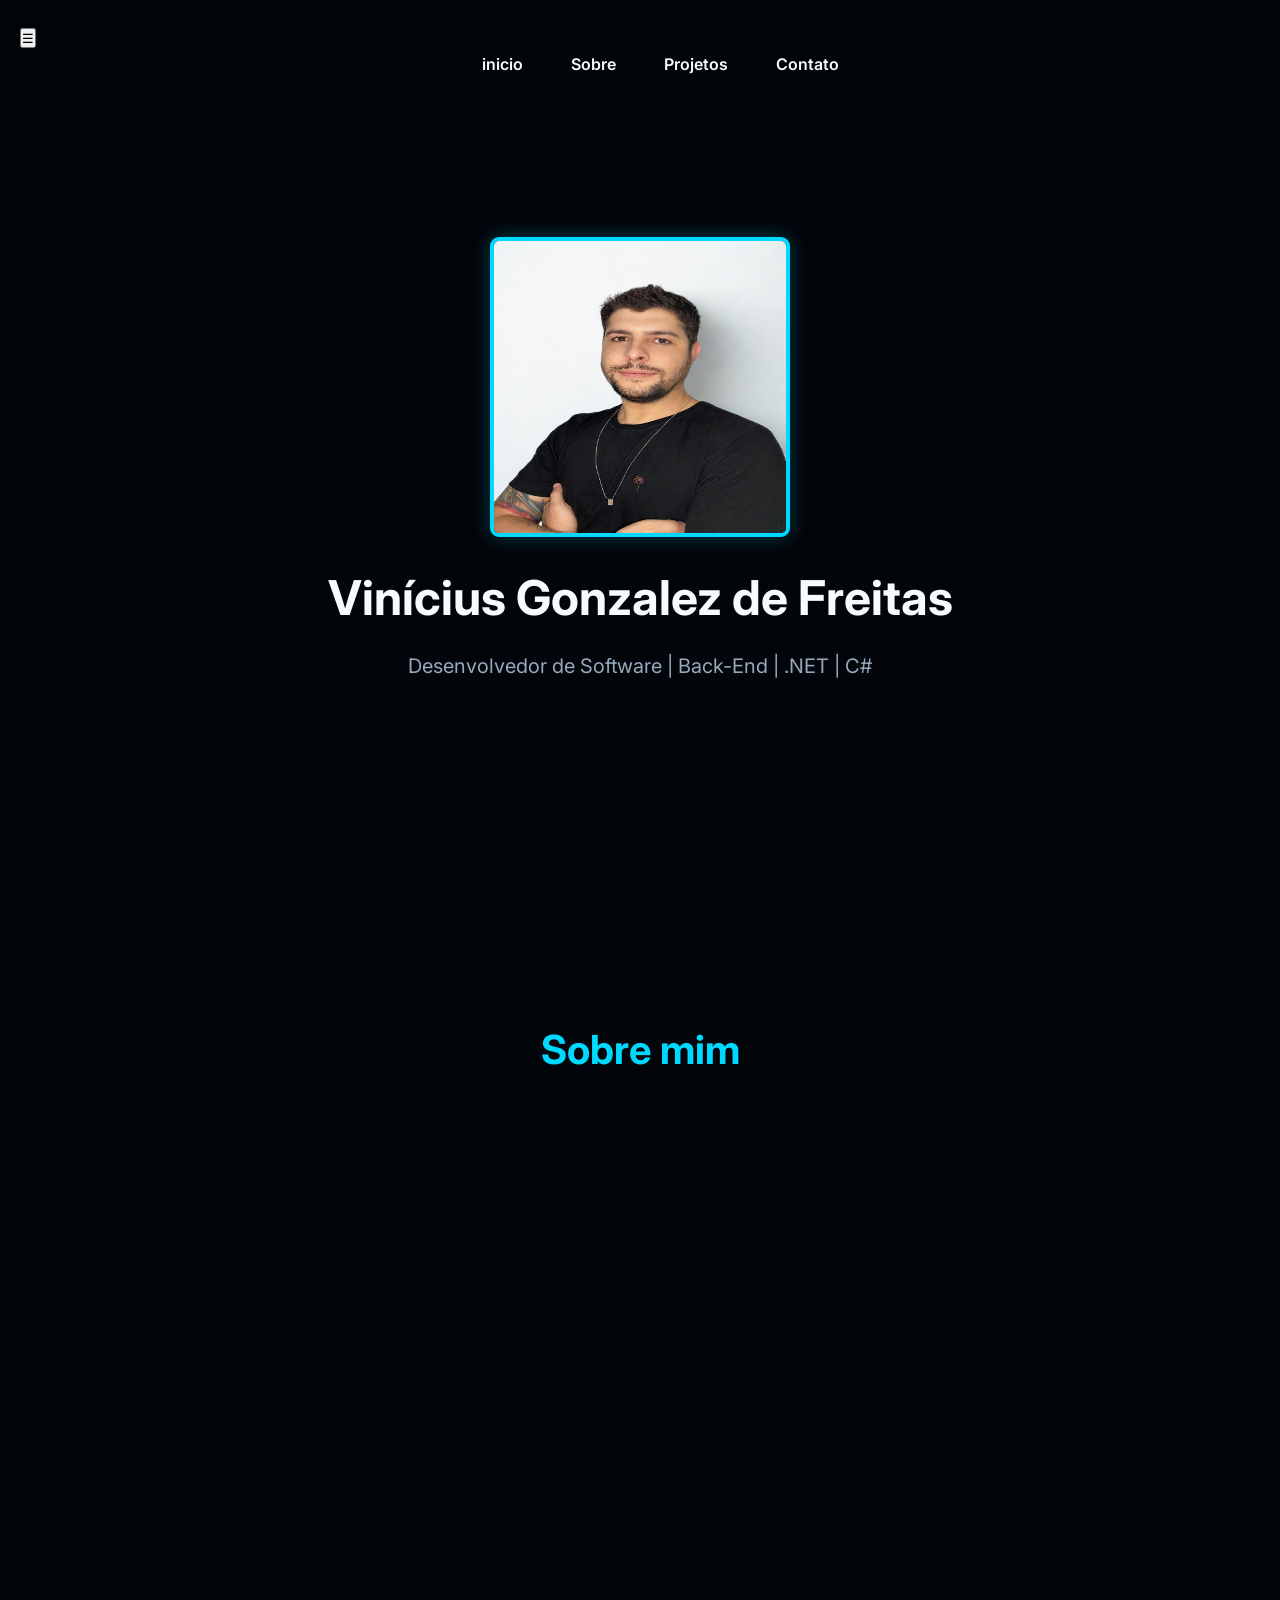
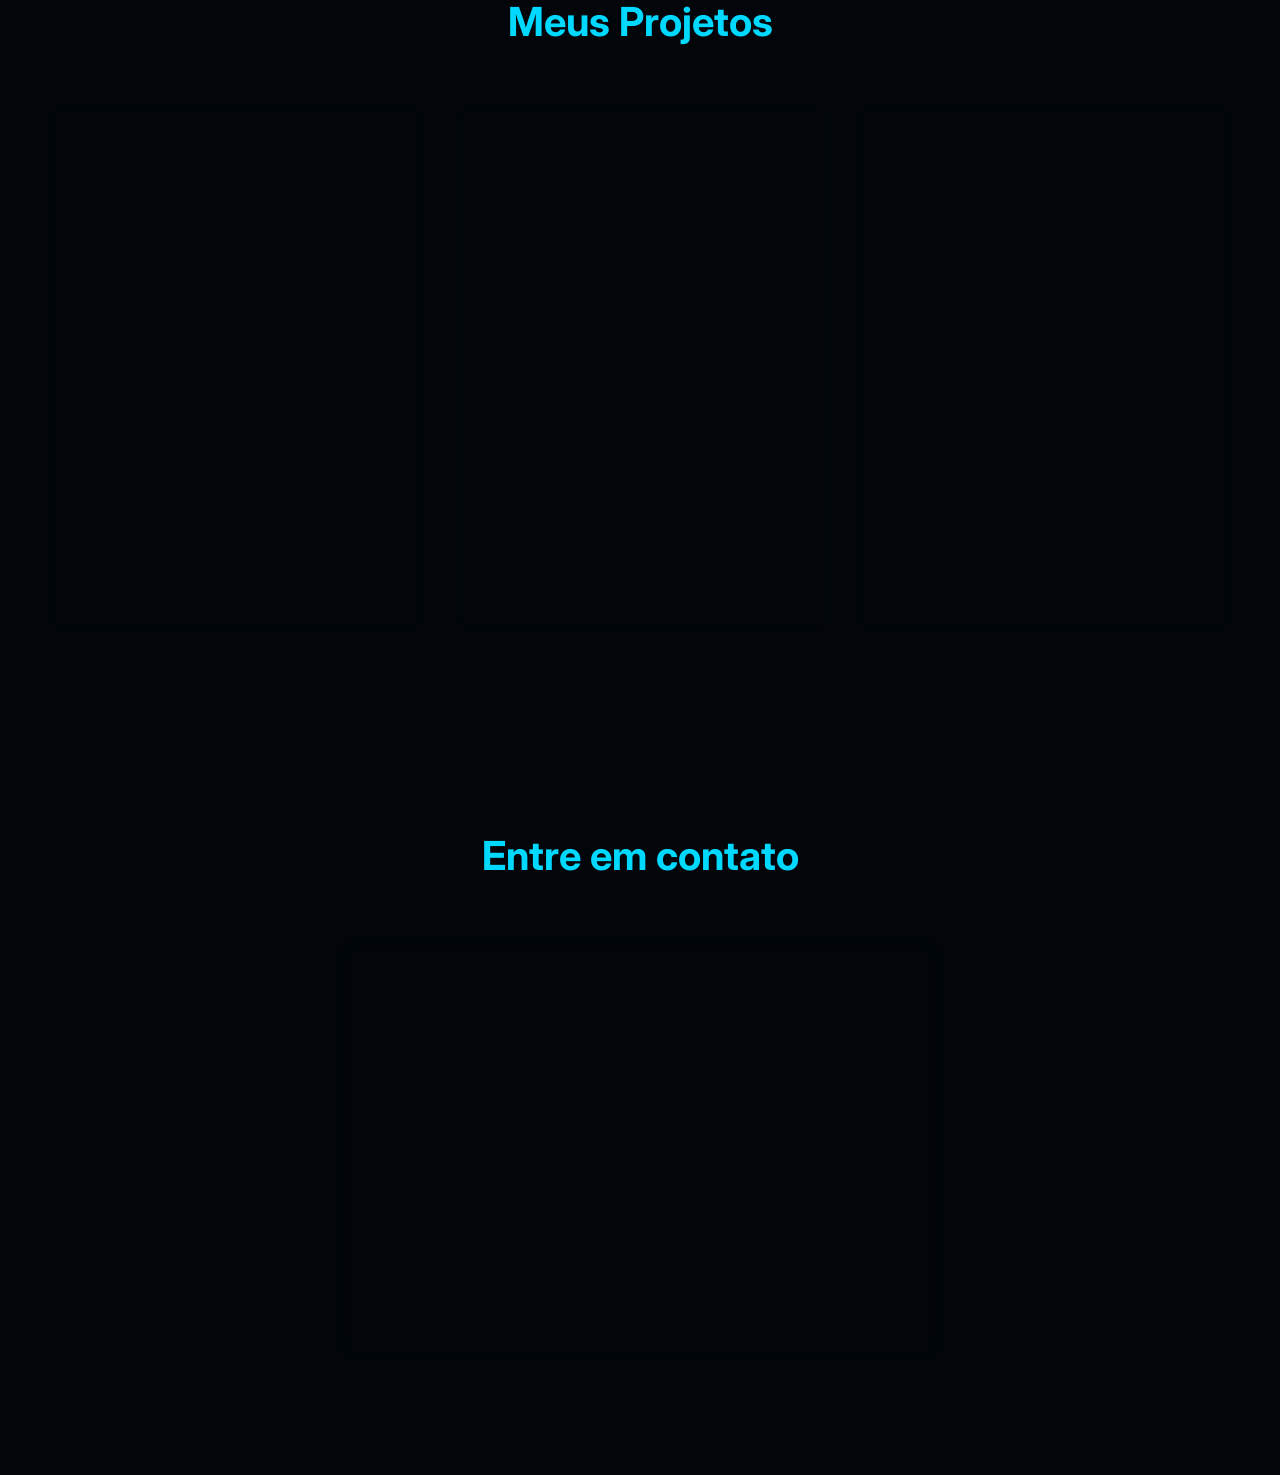
==== index.html @ 902fa266 "Update project description in index.html Removed 'em-vindos' from project description for clarity." ====
<!DOCTYPE html>
<html lang="pt-br">

<head>
    <meta charset="UTF-8">
    <meta name="viewport" content="width=device-width, initial-scale=1.0">
    <link rel="stylesheet" href="styles.css">
    <link href="https://fonts.googleapis.com/css2?family=Inter:wght@400;600;700&display=swap" rel="stylesheet">
    <title>Vinicius Portifolio</title>
</head>

<body>

    <div class="particulas">

    </div>

    <nav class="navegacao">
        <button class="menu-toggle" aria-label="Abrir Menu"
            onclick="document.querySelector('.menu').classList.toggle('ativo')">
            ☰
        </button>

        <ul class="menu">
            <li>
                <a href="#inicio" class="menu-link">inicio</a>
            </li>
            <li>
                <a href="#sobre" class="menu-link">Sobre</a>
            </li>
            <li>
                <a href="#projetos" class="menu-link">Projetos</a>
            </li>
            <li>
                <a href="#contato" class="menu-link">Contato</a>
            </li>
        </ul>
    </nav>

    <main id="inicio" class="cabecalho">
        <img src="img/WhatsApp Image 2026-01-07 at 22.16.34.jpeg" alt="Foto-Vinicius-Gonzalez" class="foto-perfil">
        <h1>Vinícius Gonzalez de Freitas</h1>
        <p class="cabecalho-sub-titulo">Desenvolvedor de Software | Back-End | .NET | C#</p>
    </main>

    <section id="sobre" class="sobre">
        <h2 class="sobre-titulo">Sobre mim</h2>

        <div class="sobre-caixa">
            <p class="sobre-paragrafo">Estudante de Análise e Desenvolvimento de Sistemas, em busca da
                primeira oportunidade na área de tecnologia. Atualmente dedicado ao aprendizado
                de linguagens de programação e banco de dados, como C# e SQL, com o objetivo
                de aplicar esses conhecimentos em projetos reais. Comprometido com o
                desenvolvimento técnico e interessado em contribuir para soluções eficazes e
                inovadoras no setor de tecnologia.
            </p>
        </div>

    </section>

    <section id="projetos" class="projetos">
        <h2 class="projetos-titulo">Meus Projetos</h2>
        <div class="projetos-caixa">

            <div class="projetos-card">
                <img src="img/Sem título.png" alt="projeto 1" class="projeto-imagem"></img>
                <div class="caixa-texto-projeto">
                    <h3 class="info-projetos">💼 Portfólio Interativo</h3>
                    <p class="paragrafo-projetos-tecnoliga"><b>Tecnologias:</b> HTML, CSS, JavaScript.</p>
                    <p class="paragrafo-projetos">Criei um site moderno e animado para apresentar minha trajetória como
                        desenvolvedor. Com visual profissional, navegação fluida, responsividade e integração com
                        WhatsApp, é meu cartão de visitas no mundo da programação. Tudo feito do zero, com foco em
                        experiência do usuário e estilo!</p>
                </div>
            </div>
           
            <div class="projetos-card">
                <img src="img/moneyflow.png" alt="projeto 2" class="projeto-imagem"></img>
                <div class="caixa-texto-projeto">
                    <h3 class="info-projetos">Money Flow</h3>
                    <p class="paragrafo-projetos-tecnoliga"><b>Tecnologias:</b> JavaScript, CSS, HTML, ASP.NET Core, .NET 9, GitHub Actions, Azure Web App .</p>
                    <p class="paragrafo-projetos"> Repositório do Money Flow, nosso gerenciador de finanças pessoais. Este projeto é um Monorepo que contém todas as nossas aplicações (Web, Mobile e Desktop) e a lógica compartilhada.</p>
                    <a href="https://github.com/VictorTMendes/projeto-integrado-multidisciplinar.git" target="_blank" class="botao-projeto">Ver no GitHub</a>
                </div>
            </div>

            <div class="projetos-card">
                <img src="img/ToDoList.png" alt="projeto 3" class="projeto-imagem"></img>
                <div class="caixa-texto-projeto">
                    <h3 class="info-projetos">📝 To-Do List</h3>
                    <p class="paragrafo-projetos-tecnoliga"><b>Tecnologias:</b> ASP.NET MVC, C#, SQL Server, HTML, CSS, Bootstrap.</p>
                    <p class="paragrafo-projetos">Criei um sistema de lista de tarefas com ASP.NET MVC, onde o usuário pode adicionar, editar, filtrar, marcar como concluído e excluir tarefas. Cuidei de toda a parte do backend com C# e SQL Server, além do layout responsivo usando HTML, CSS e Bootstrap</p>
                    <a href="https://github.com/viniciussgn/ToDoList1.git" target="_blank" class="botao-projeto">Ver no GitHub</a>
                </div>
            </div>
            
            </div>
            
        </div>
    </section>

    <section id="contato" class="contato">
        <h2 class="contato-titulo">Entre em contato</h2>
        <form class="formulario-contato" id="formulario" onsubmit="enviarWhats(event)">
            <div class="grupo-form">
                <textarea placeholder="Nome" class="campo-form" id="nome"></textarea>
            </div>
            <div class="grupo-form">
                <textarea placeholder="Digite Sua Mensagem" class="campo-form" id="mensagem" rows="6"></textarea>
            </div>
            <button type="submit" class="botao-form">Enviar whatsapp</button>
        </form>
    </section>
    <script>
        function enviarWhats(event) {
            event.preventDefault();
            const nome = document.getElementById('nome').value;
            const mensagem = document.getElementById('mensagem').value;
            const telefone = '5515981190513';

            const texto = `Olá, me chamo  ${nome}, e estou entrando em contato sobre: ${mensagem}`;
            const msgFormatada = encodeURIComponent(texto);

            const url = `https://wa.me/${telefone}?text=${msgFormatada}`;

            console.log(url);

            window.open(url, '_blank');
        }

    </script>

</body>

</html>
---- styles.css ----
@import url('https://fonts.googleapis.com/css2?family=Inter:wght@400;600;700&display=swap');

:root {
    --primaria: #04070b;
    /* Preto azulado profundo */
    --secundaria: #08131d;
    /* Azul petróleo escuro */
    --destaque: #00d9ff;
    /* Ciano neon */
    --texto: #f5fbff;
    /* Branco frio */
    --texto-secundario: #97a9bb;
    /* Cinza azulado */

    --fundo: #02060b;
    /* Fundo quase preto */
    --fundo-card: #07111a;
    /* Card escuro com tom azulado */

    --botao-bg: #00bfe8;
    --botao-hover: #00d9ff;
    --botao-texto: #041018;

    --borda: rgba(0, 217, 255, 0.35);
    --sombra-suave: rgba(0, 0, 0, 0.45);

    --sucesso: #22c55e;
    --erro: #ef4444;
    --aviso: #facc15;
}

* {
    margin: 0;
    padding: 0;
    box-sizing: border-box;
    font-family: 'Inter', 'Arial', sans-serif;
}

html {
    scroll-behavior: smooth;
}

body {
    background-color: var(--fundo);
    color: var(--texto);
    line-height: 1.7;
    font-size: 16px;
    padding: 20px;
    transition: background-color 0.4s ease, color 0.4s ease;
}

a,
button {
    transition: all 0.3s ease;
}

/* Navegação */
.navegacao {
    position: fixed;
    top: 0;
    background: rgba(2, 6, 11, 0.95);
    width: 100%;
    z-index: 100;
    padding: 1.5rem 0;
    box-shadow: 0 2px 10px var(--sombra-suave);
}

.menu {
    display: flex;
    justify-content: center;
    list-style: none;
    gap: 3rem;
}

.menu-link {
    position: relative;
    color: var(--texto);
    font-weight: 600;
    padding: 0.5rem 0;
    text-decoration: none;
}

.menu-link::after {
    content: '';
    position: absolute;
    bottom: 0;
    left: 0;
    height: 2px;
    width: 0%;
    background: var(--destaque);
    transition: width 0.3s ease;
}

.menu-link:hover {
    color: var(--destaque);
}

.menu-link:hover::after {
    width: 100%;
}

/* Cabeçalho */
.cabecalho {
    min-height: 100vh;
    display: flex;
    justify-content: center;
    align-items: center;
    flex-direction: column;
    text-align: center;
}

.foto-perfil {
    width: 300px;
    height: 300px;
    border-radius: 3%;
    border: 4px solid var(--destaque);
    box-shadow: 0 0 18px rgba(0, 217, 255, 0.28), 0 4px 8px var(--sombra-suave);
}

h1 {
    font-size: 3rem;
    color: var(--texto);
    font-weight: bold;
    margin: 20px 0 10px;
}

.cabecalho-sub-titulo {
    font-size: 1.25rem;
    color: var(--texto-secundario);
    margin-bottom: 20px;
}

/* Seções */
.sobre,
.projetos,
.contato {
    padding: 6rem 2rem;
}

.sobre-titulo,
.projetos-titulo,
.contato-titulo {
    font-size: 2.5rem;
    color: var(--destaque);
    text-align: center;
    margin-bottom: 50px;
}

/* Sobre */
.sobre-caixa {
    padding: 2rem;
    max-width: 800px;
    margin: 0 auto;
    border-radius: 16px;
    border: 1px solid var(--borda);
    backdrop-filter: blur(10px);
    background: var(--fundo-card);
}

.sobre-paragrafo {
    text-align: center;
    font-size: 1.2rem;
    color: var(--texto-secundario);
}

/* Projetos */
.projetos-caixa {
    display: grid;
    grid-template-columns: repeat(auto-fit, minmax(350px, 1fr));
    gap: 2rem;
    max-width: 1200px;
    margin: 0 auto;
}

.projetos-card {
    background: var(--fundo-card);
    border-radius: 16px;
    backdrop-filter: blur(5px);
    border: 1px solid var(--borda);
    overflow: hidden;
    transition: transform 0.4s ease, box-shadow 0.4s ease;
    cursor: pointer;
}

.projetos-card:hover {
    transform: translateY(-6px) scale(1.02);
    box-shadow: 0 0 20px rgba(0, 217, 255, 0.16), 0 10px 24px var(--sombra-suave);
}

.projeto-imagem {
    height: 200px;
    width: 100%;
    object-fit: cover;
}

.caixa-texto-projeto {
    padding: 1.5rem;
}

.paragrafo-projetos-tecnoligas {
    font-size: 1.1rem;
    color: var(--texto-secundario);
    margin-bottom: 10px;
}

.paragrafo-projetos {
    color: var(--texto);
    line-height: 1.5;
}

.info-projetos {
    margin-bottom: 5px;
}

/* Contato */
.formulario-contato {
    max-width: 600px;
    margin: 0 auto;
    padding: 2rem;
    border: 1px solid var(--borda);
    backdrop-filter: blur(10px);
    background: var(--fundo-card);
    border-radius: 16px;
    box-shadow: 0 8px 24px var(--sombra-suave);
}

.grupo-form {
    margin-bottom: 1.5rem;
}

.campo-form {
    width: 100%;
    padding: 1rem;
    font-size: 1.1rem;
    background: var(--fundo);
    color: var(--texto);
    border: 1px solid var(--borda);
    border-radius: 8px;
    outline: none;
    transition: border 0.3s, box-shadow 0.3s;
}

.campo-form:focus {
    border-color: var(--destaque);
    box-shadow: 0 0 0 3px rgba(0, 217, 255, 0.22);
}

.botao-form {
    width: 100%;
    padding: 1rem;
    font-size: 1.1rem;
    color: var(--botao-texto);
    background: linear-gradient(135deg, var(--botao-bg), var(--botao-hover));
    border: none;
    border-radius: 10px;
    font-weight: 600;
    cursor: pointer;
    transition: transform 0.3s ease, box-shadow 0.3s ease;
    box-shadow: 0 4px 14px rgba(0, 191, 232, 0.2);
}

.botao-form:hover {
    transform: translateY(-3px);
    box-shadow: 0 0 18px rgba(0, 217, 255, 0.28), 0 10px 24px rgba(0, 0, 0, 0.45);
}

/* Fundo sem animação */
.particulas {
    position: fixed;
    inset: 0;
    z-index: -1;
    pointer-events: none;
    overflow: hidden;
    background-color: var(--fundo);
}

/* Animações */
@keyframes flutuar {
    0%,
    100% {
        transform: translateY(0);
    }

    50% {
        transform: translateY(-20px);
    }
}

@keyframes animarFundo {
    0%,
    100% {
        background-position: 0% 50%;
    }

    50% {
        background-position: 100% 50%;
    }
}

@media (max-width: 768px) {
    h1 {
        font-size: 2rem;
    }

    .cabecalho-sub-titulo,
    .sobre-paragrafo,
    .paragrafo-projetos {
        font-size: 1rem;
    }

    .sobre,
    .projetos,
    .contato {
        padding: 4rem 1rem;
    }

    .menu {
        flex-direction: column;
        gap: 1.5rem;
    }

    .foto-perfil {
        width: 180px;
        height: 180px;
    }

    .formulario-contato {
        padding: 1.5rem;
    }

    .projetos-caixa {
        grid-template-columns: 1fr;
    }
}

@media (max-width: 768px) {
    .menu-toggle {
        display: block;
        background: none;
        border: none;
        color: var(--texto);
        font-size: 2rem;
        cursor: pointer;
        position: absolute;
        top: 1.5rem;
        right: 2rem;
        z-index: 101;
    }

    .menu {
        display: none;
        position: absolute;
        top: 100%;
        right: 0;
        background: var(--secundaria);
        width: 100%;
        flex-direction: column;
        align-items: center;
        gap: 1rem;
        padding: 1rem 0;
        box-shadow: 0 8px 16px var(--sombra-suave);
    }

    .menu.ativo {
        display: flex;
    }

    .botao-projeto {
        display: inline-block;
        margin-top: 10px;
        padding: 10px 16px;
        background-color: var(--botao-bg);
        color: var(--botao-texto);
        text-decoration: none;
        border-radius: 8px;
        font-weight: bold;
        transition: background-color 0.3s ease, box-shadow 0.3s ease;
    }

    .botao-projeto:hover {
        background-color: var(--botao-hover);
        box-shadow: 0 0 14px rgba(0, 217, 255, 0.22);
    }
}
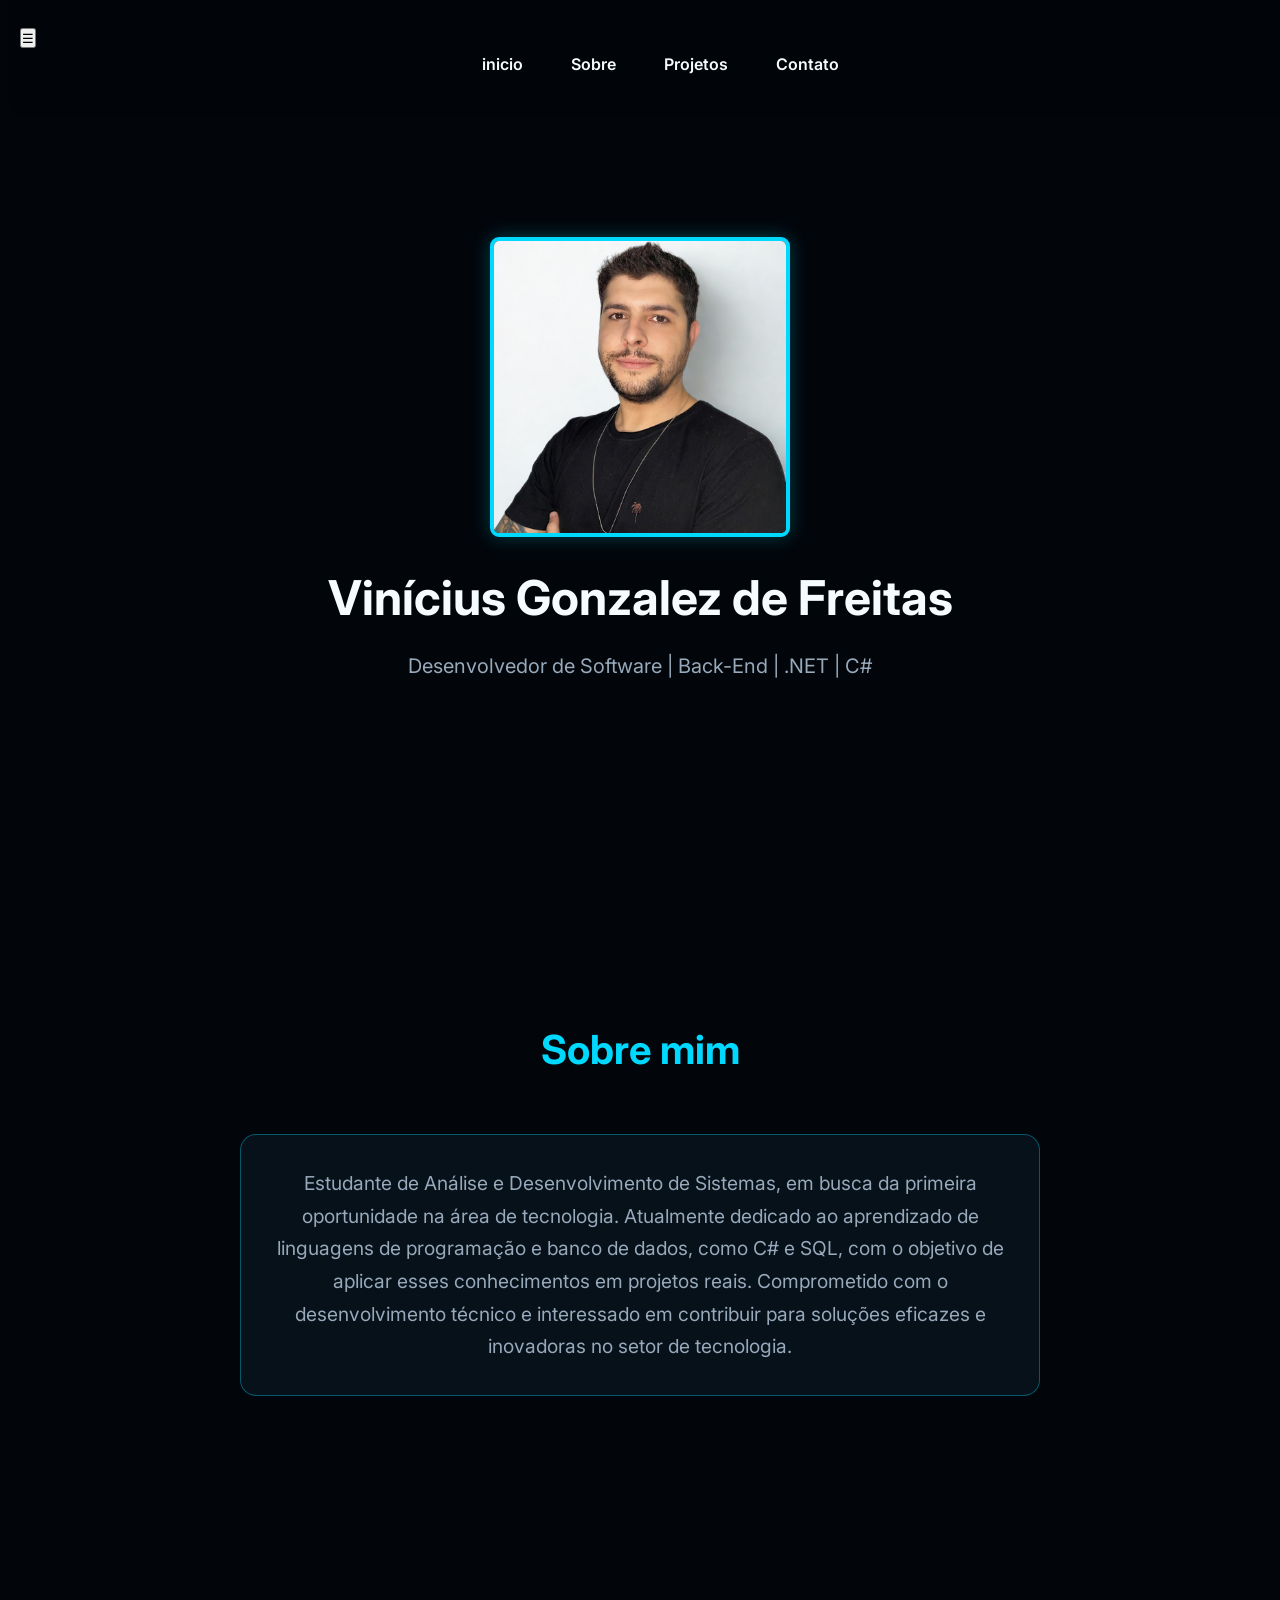
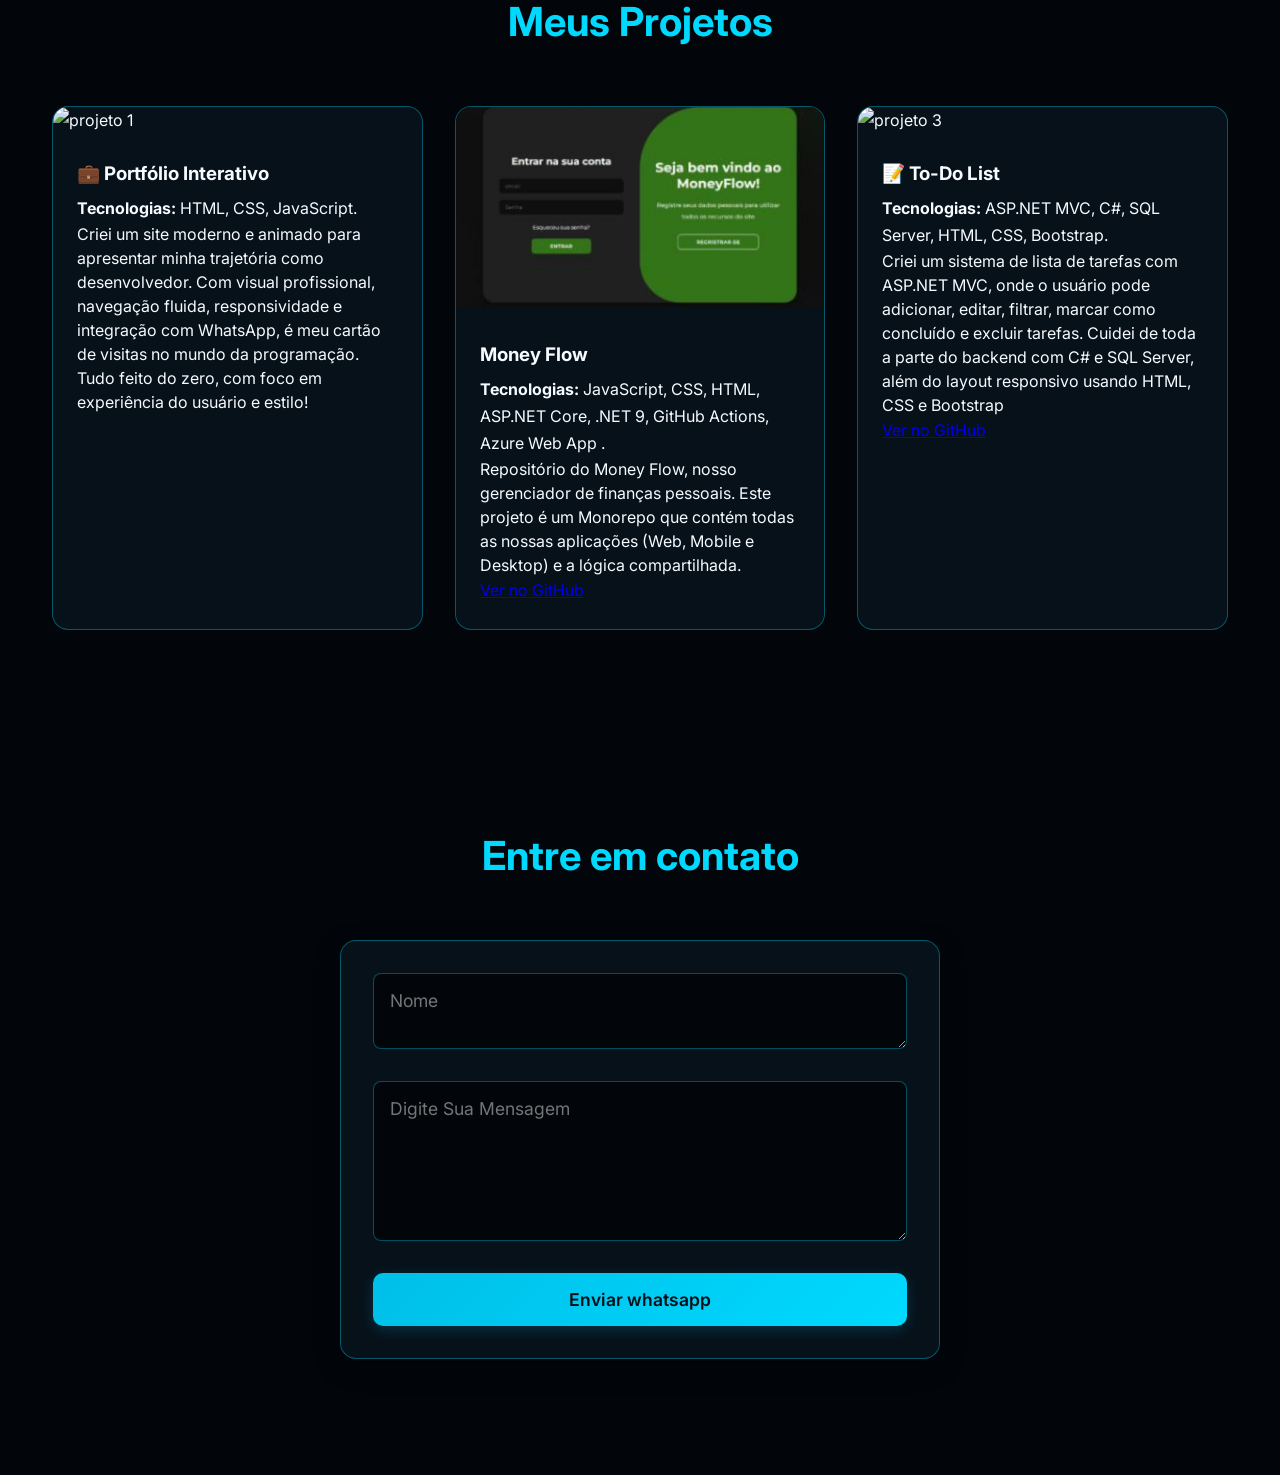
==== commit 5aa31fd8: "Update profile image source in index.html" ====
--- a/index.html
+++ b/index.html
@@ -38,7 +38,7 @@
     </nav>
 
     <main id="inicio" class="cabecalho">
-        <img src="img/WhatsApp Image 2026-01-07 at 22.16.34.jpeg" alt="Foto-Vinicius-Gonzalez" class="foto-perfil">
+        <img src="img/perfil.png" alt="Foto-Vinicius-Gonzalez" class="foto-perfil">
         <h1>Vinícius Gonzalez de Freitas</h1>
         <p class="cabecalho-sub-titulo">Desenvolvedor de Software | Back-End | .NET | C#</p>
     </main>
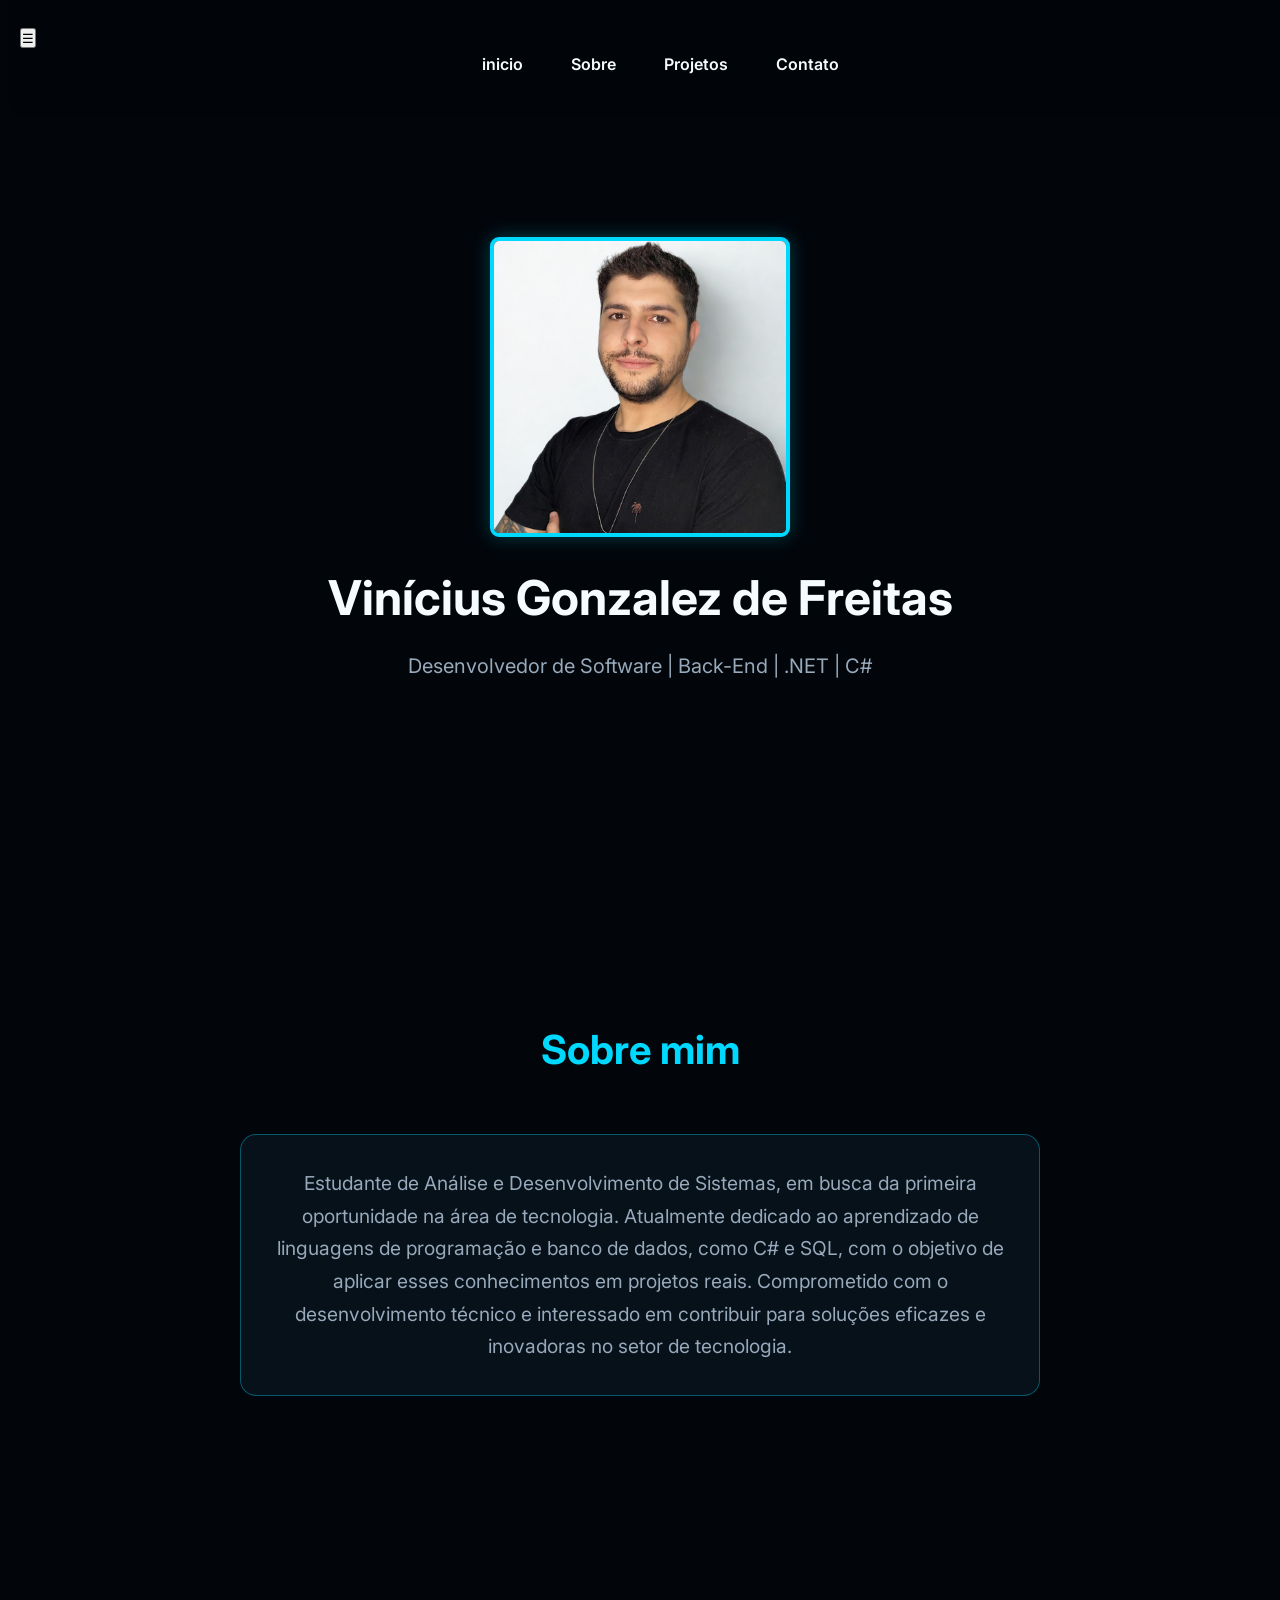
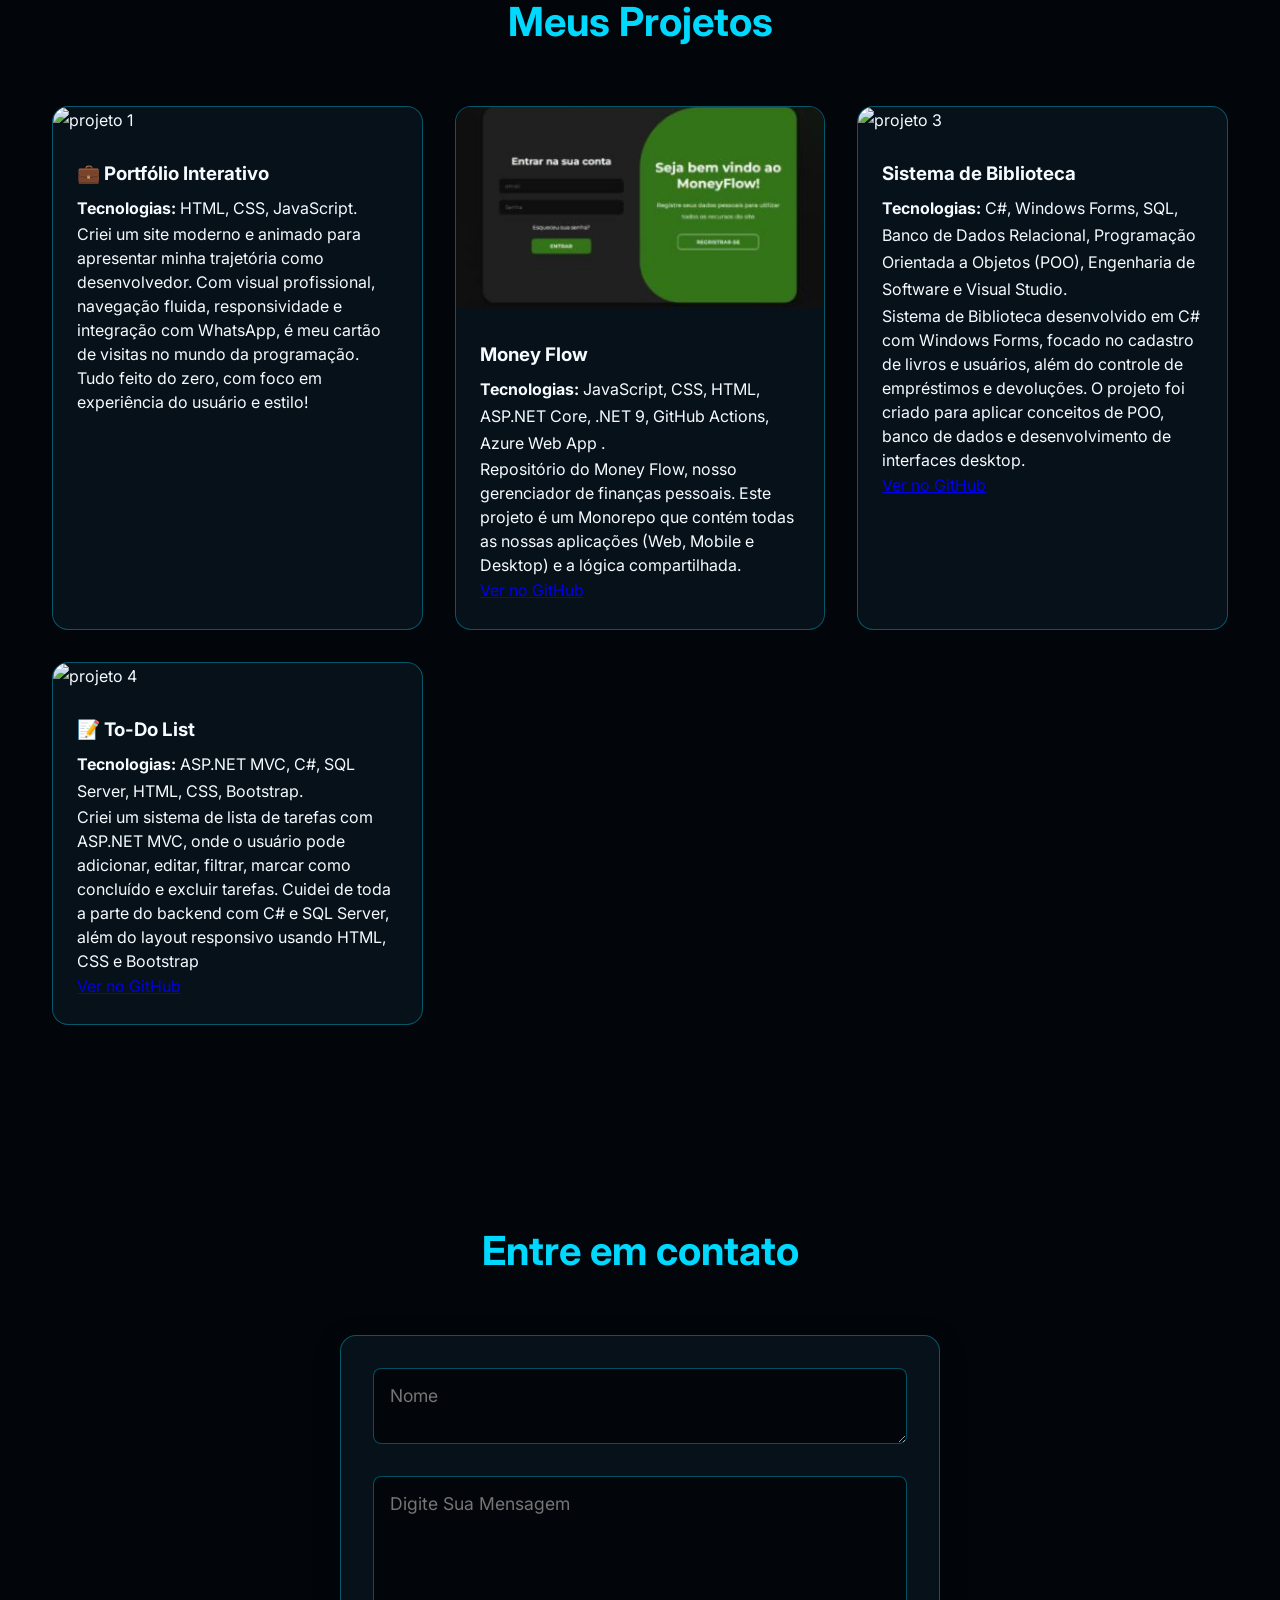
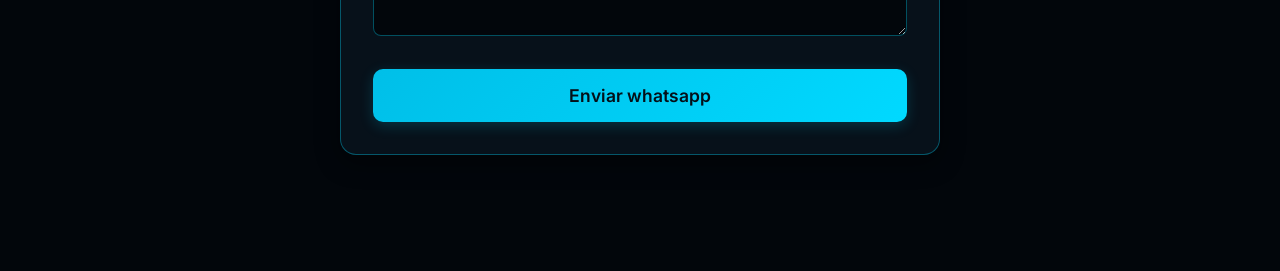
==== commit df9c90df: "Add project details for Biblioteca" ====
--- a/index.html
+++ b/index.html
@@ -85,7 +85,17 @@
             </div>
 
             <div class="projetos-card">
-                <img src="img/ToDoList.png" alt="projeto 3" class="projeto-imagem"></img>
+                <img src="img/biblioteca.png" alt="projeto 3" class="projeto-imagem"></img>
+                <div class="caixa-texto-projeto">
+                    <h3 class="info-projetos">Sistema de Biblioteca</h3>
+                    <p class="paragrafo-projetos-tecnoliga"><b>Tecnologias:</b> C#, Windows Forms, SQL, Banco de Dados Relacional, Programação Orientada a Objetos (POO), Engenharia de Software e Visual Studio.</p>
+                    <p class="paragrafo-projetos">Sistema de Biblioteca desenvolvido em C# com Windows Forms, focado no cadastro de livros e usuários, além do controle de empréstimos e devoluções. O projeto foi criado para aplicar conceitos de POO, banco de dados e desenvolvimento de interfaces desktop.</p>
+                    <a href="https://github.com/viniciussgn/BibliotecaUNIP" target="_blank" class="botao-projeto">Ver no GitHub</a>
+                </div>
+            </div>
+
+            <div class="projetos-card">
+                <img src="img/ToDoList.png" alt="projeto 4" class="projeto-imagem"></img>
                 <div class="caixa-texto-projeto">
                     <h3 class="info-projetos">📝 To-Do List</h3>
                     <p class="paragrafo-projetos-tecnoliga"><b>Tecnologias:</b> ASP.NET MVC, C#, SQL Server, HTML, CSS, Bootstrap.</p>
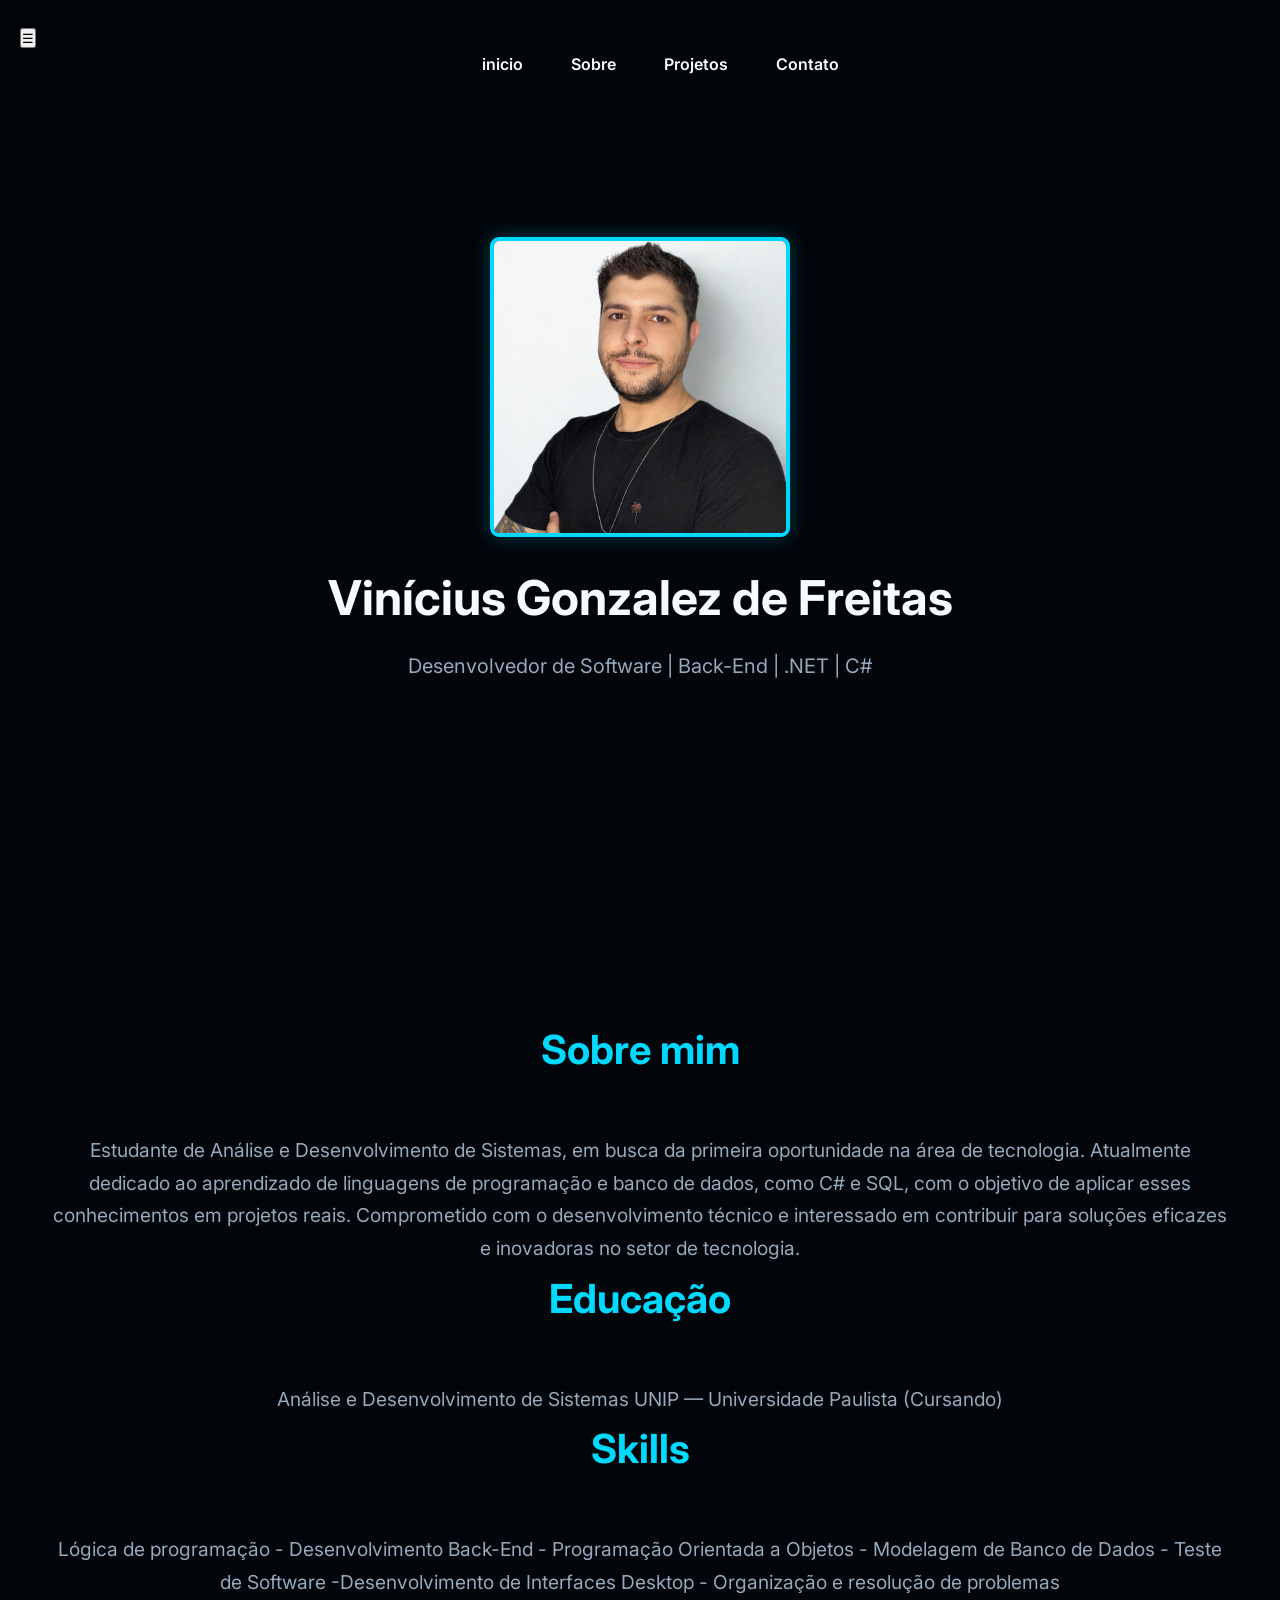
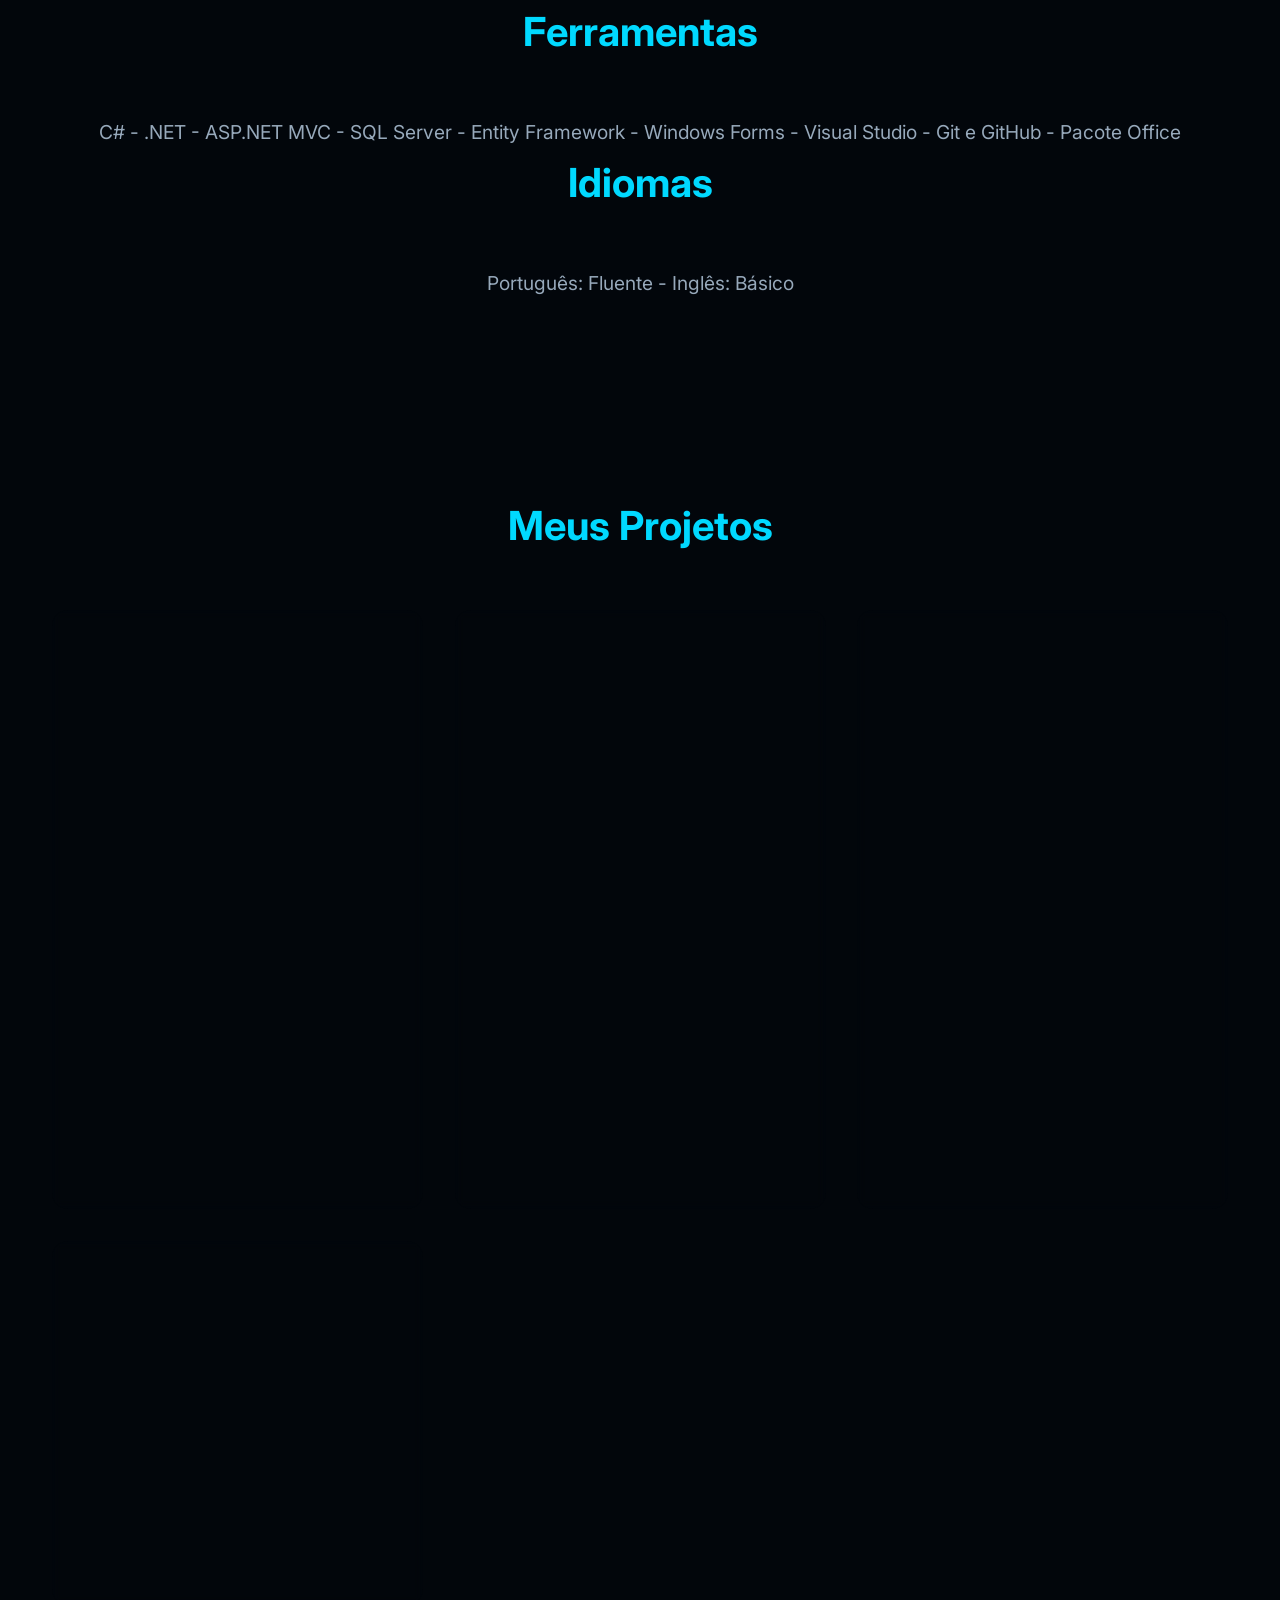
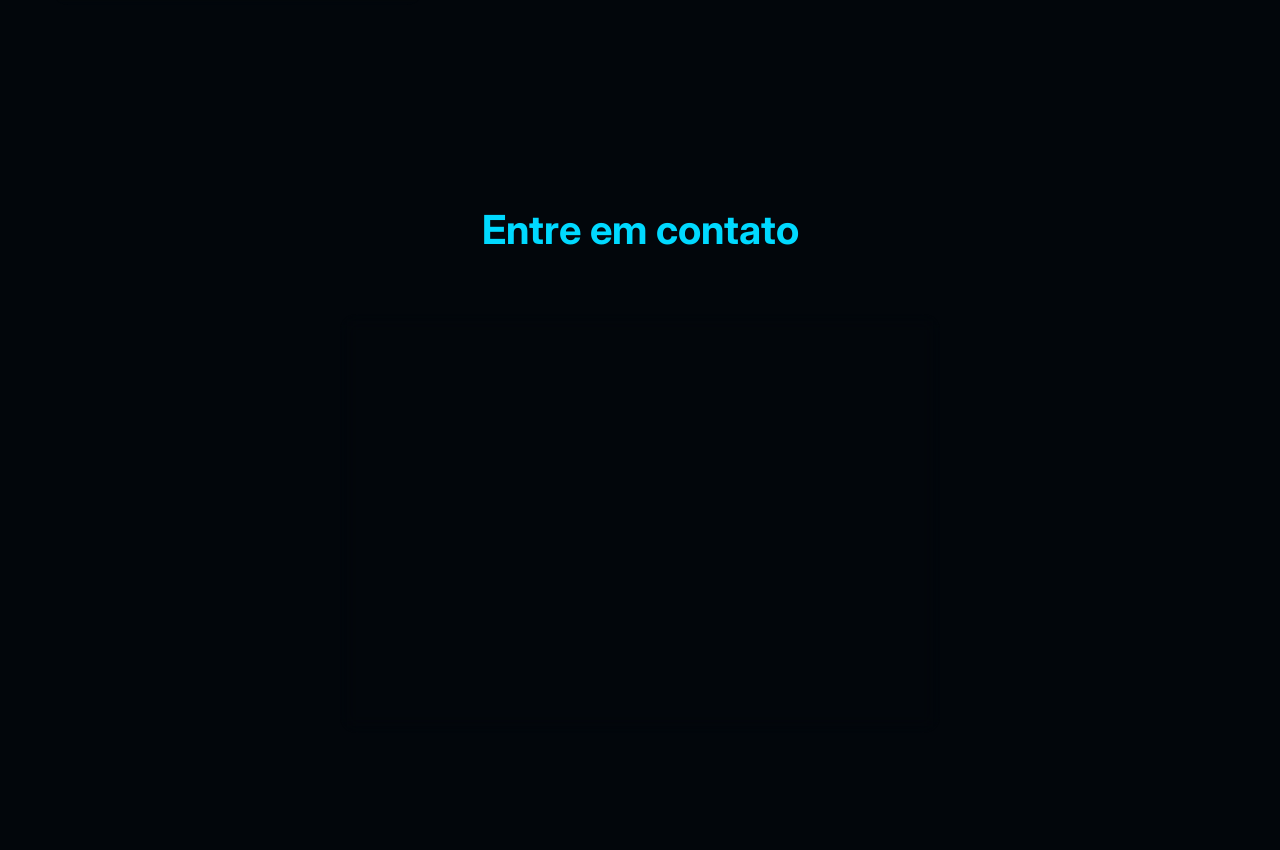
==== commit 5de0dbcd: "Add education, skills, tools, and languages sections" ====
--- a/index.html
+++ b/index.html
@@ -46,15 +46,25 @@
     <section id="sobre" class="sobre">
         <h2 class="sobre-titulo">Sobre mim</h2>
 
-        <div class="sobre-caixa">
-            <p class="sobre-paragrafo">Estudante de Análise e Desenvolvimento de Sistemas, em busca da
+        <p class="sobre-paragrafo">Estudante de Análise e Desenvolvimento de Sistemas, em busca da
                 primeira oportunidade na área de tecnologia. Atualmente dedicado ao aprendizado
                 de linguagens de programação e banco de dados, como C# e SQL, com o objetivo
                 de aplicar esses conhecimentos em projetos reais. Comprometido com o
                 desenvolvimento técnico e interessado em contribuir para soluções eficazes e
                 inovadoras no setor de tecnologia.
             </p>
-        </div>
+
+        <h2 class="sobre-titulo">Educação</h2>
+            <p class="sobre-paragrafo">Análise e Desenvolvimento de Sistemas UNIP — Universidade Paulista (Cursando)</p>
+        
+        <h2 class="sobre-titulo">Skills</h2>
+            <p class="sobre-paragrafo">Lógica de programação - Desenvolvimento Back-End - Programação Orientada a Objetos - Modelagem de Banco de Dados - Teste de Software -Desenvolvimento de Interfaces Desktop - Organização e resolução de problemas</p>
+        
+            <h2 class="sobre-titulo">Ferramentas</h2>
+            <p class="sobre-paragrafo">C# - .NET - ASP.NET MVC - SQL Server - Entity Framework - Windows Forms - Visual Studio - Git e GitHub - Pacote Office</p>
+
+            <h2 class="sobre-titulo">Idiomas</h2>
+            <p class="sobre-paragrafo">Português: Fluente - Inglês: Básico</p>
 
     </section>
 
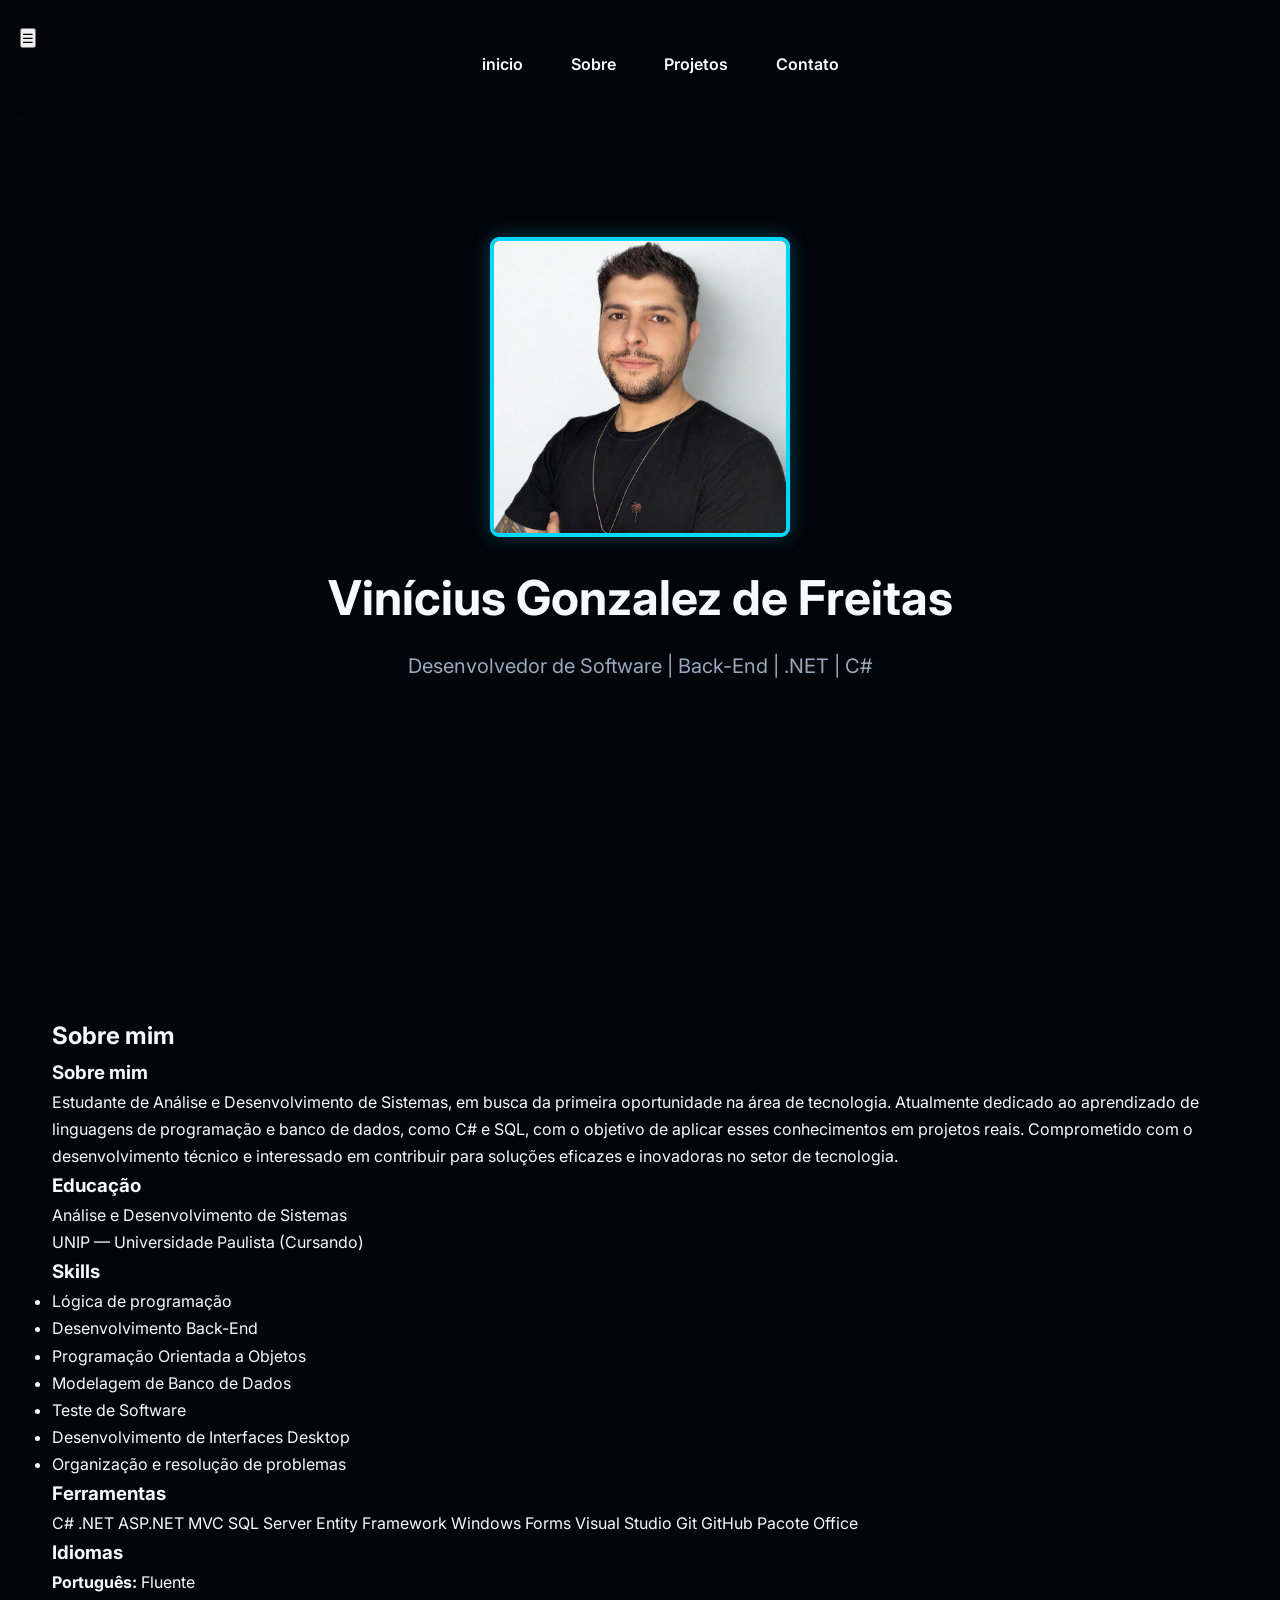
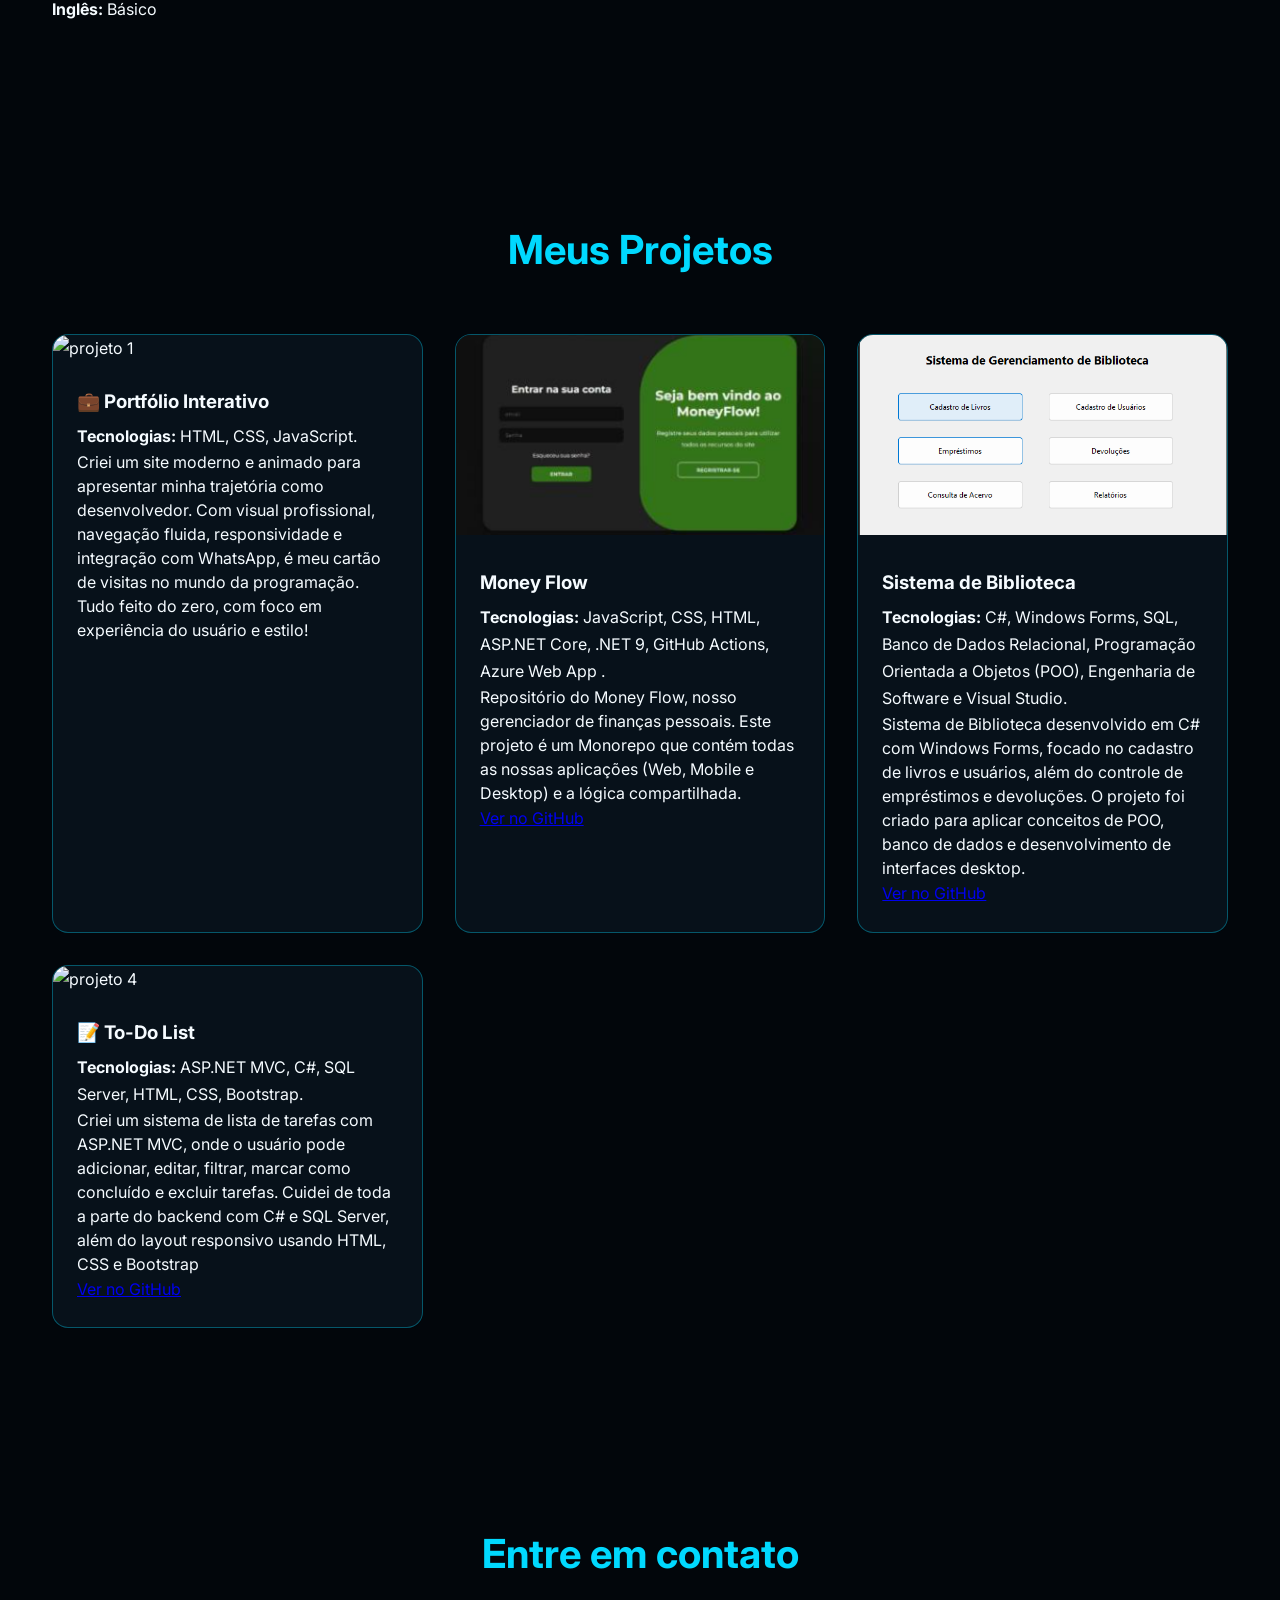
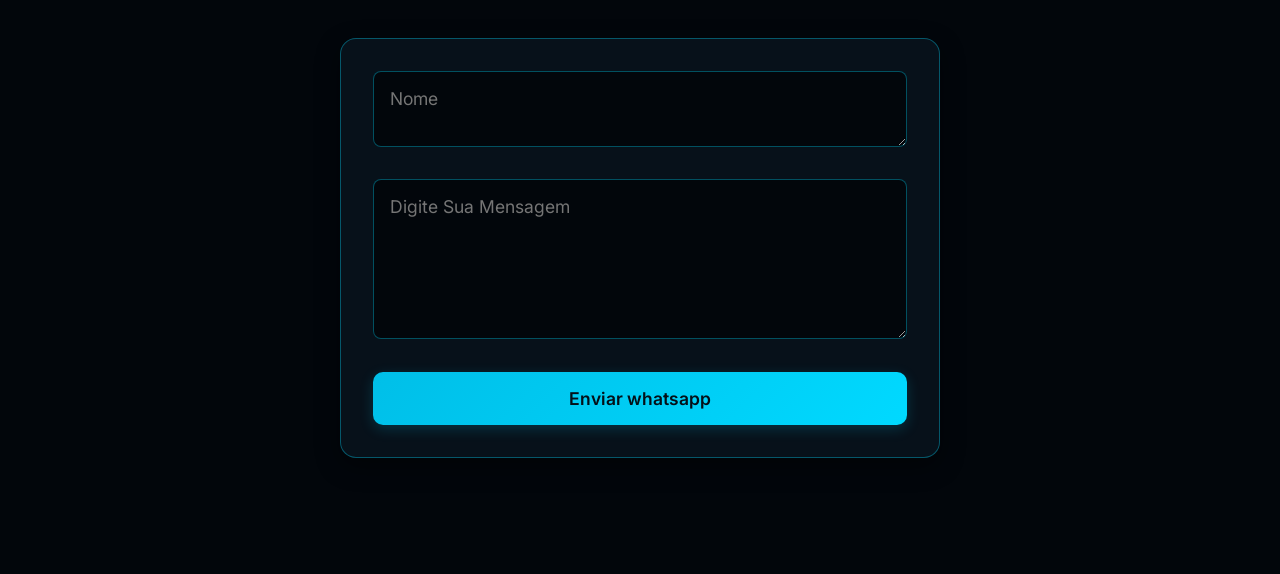
==== commit e2819b67: "Update index.html" ====
--- a/index.html
+++ b/index.html
@@ -44,29 +44,64 @@
     </main>
 
     <section id="sobre" class="sobre">
-        <h2 class="sobre-titulo">Sobre mim</h2>
+  <div class="sobre-container">
+    <h2 class="section-title">Sobre mim</h2>
 
-        <p class="sobre-paragrafo">Estudante de Análise e Desenvolvimento de Sistemas, em busca da
-                primeira oportunidade na área de tecnologia. Atualmente dedicado ao aprendizado
-                de linguagens de programação e banco de dados, como C# e SQL, com o objetivo
-                de aplicar esses conhecimentos em projetos reais. Comprometido com o
-                desenvolvimento técnico e interessado em contribuir para soluções eficazes e
-                inovadoras no setor de tecnologia.
-            </p>
+    <div class="sobre-grid">
+      <div class="sobre-card sobre-card-destaque">
+        <h3>Sobre mim</h3>
+        <p>
+          Estudante de Análise e Desenvolvimento de Sistemas, em busca da primeira oportunidade
+          na área de tecnologia. Atualmente dedicado ao aprendizado de linguagens de programação
+          e banco de dados, como C# e SQL, com o objetivo de aplicar esses conhecimentos em
+          projetos reais. Comprometido com o desenvolvimento técnico e interessado em contribuir
+          para soluções eficazes e inovadoras no setor de tecnologia.
+        </p>
+      </div>
 
-        <h2 class="sobre-titulo">Educação</h2>
-            <p class="sobre-paragrafo">Análise e Desenvolvimento de Sistemas UNIP — Universidade Paulista (Cursando)</p>
-        
-        <h2 class="sobre-titulo">Skills</h2>
-            <p class="sobre-paragrafo">Lógica de programação - Desenvolvimento Back-End - Programação Orientada a Objetos - Modelagem de Banco de Dados - Teste de Software -Desenvolvimento de Interfaces Desktop - Organização e resolução de problemas</p>
-        
-            <h2 class="sobre-titulo">Ferramentas</h2>
-            <p class="sobre-paragrafo">C# - .NET - ASP.NET MVC - SQL Server - Entity Framework - Windows Forms - Visual Studio - Git e GitHub - Pacote Office</p>
+      <div class="sobre-card">
+        <h3>Educação</h3>
+        <p>Análise e Desenvolvimento de Sistemas</p>
+        <span>UNIP — Universidade Paulista (Cursando)</span>
+      </div>
 
-            <h2 class="sobre-titulo">Idiomas</h2>
-            <p class="sobre-paragrafo">Português: Fluente - Inglês: Básico</p>
+      <div class="sobre-card">
+        <h3>Skills</h3>
+        <ul>
+          <li>Lógica de programação</li>
+          <li>Desenvolvimento Back-End</li>
+          <li>Programação Orientada a Objetos</li>
+          <li>Modelagem de Banco de Dados</li>
+          <li>Teste de Software</li>
+          <li>Desenvolvimento de Interfaces Desktop</li>
+          <li>Organização e resolução de problemas</li>
+        </ul>
+      </div>
 
-    </section>
+      <div class="sobre-card">
+        <h3>Ferramentas</h3>
+        <div class="tags">
+          <span>C#</span>
+          <span>.NET</span>
+          <span>ASP.NET MVC</span>
+          <span>SQL Server</span>
+          <span>Entity Framework</span>
+          <span>Windows Forms</span>
+          <span>Visual Studio</span>
+          <span>Git</span>
+          <span>GitHub</span>
+          <span>Pacote Office</span>
+        </div>
+      </div>
+
+      <div class="sobre-card">
+        <h3>Idiomas</h3>
+        <p><strong>Português:</strong> Fluente</p>
+        <p><strong>Inglês:</strong> Básico</p>
+      </div>
+    </div>
+  </div>
+</section>
 
     <section id="projetos" class="projetos">
         <h2 class="projetos-titulo">Meus Projetos</h2>
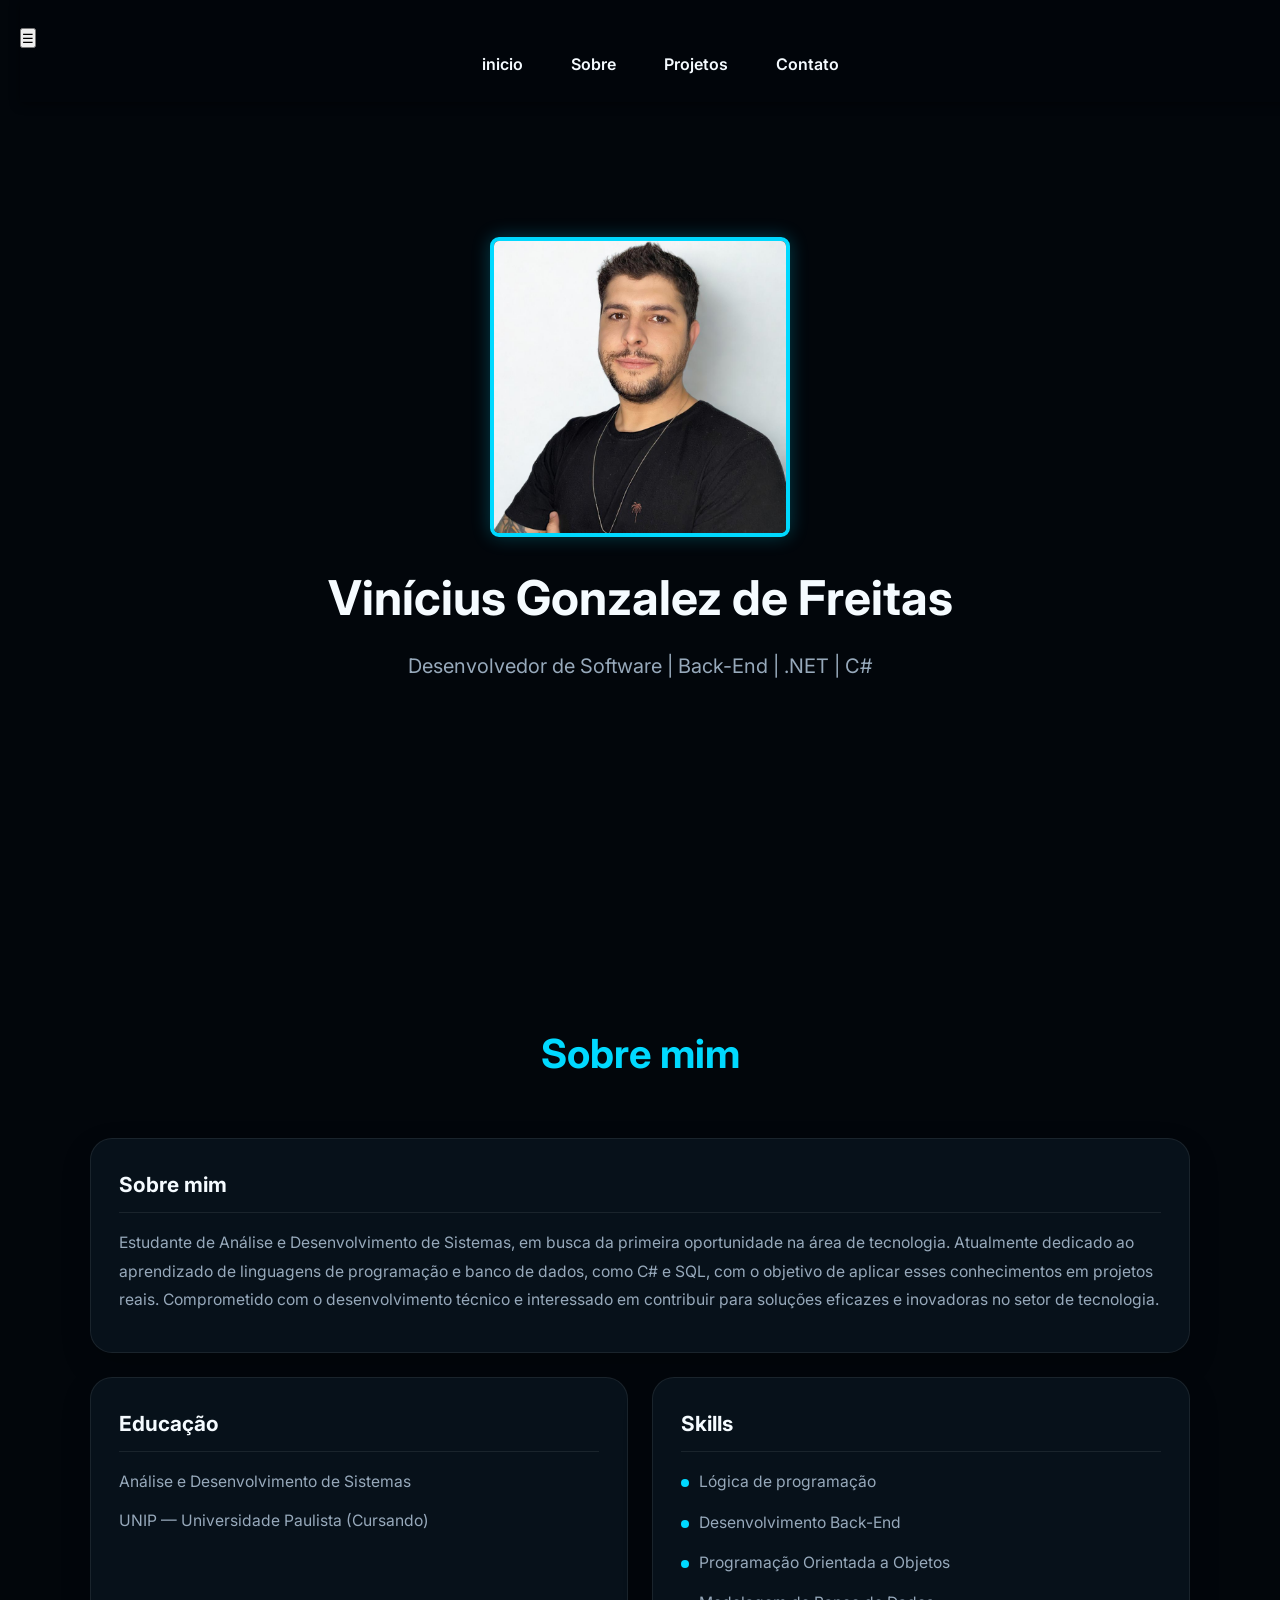
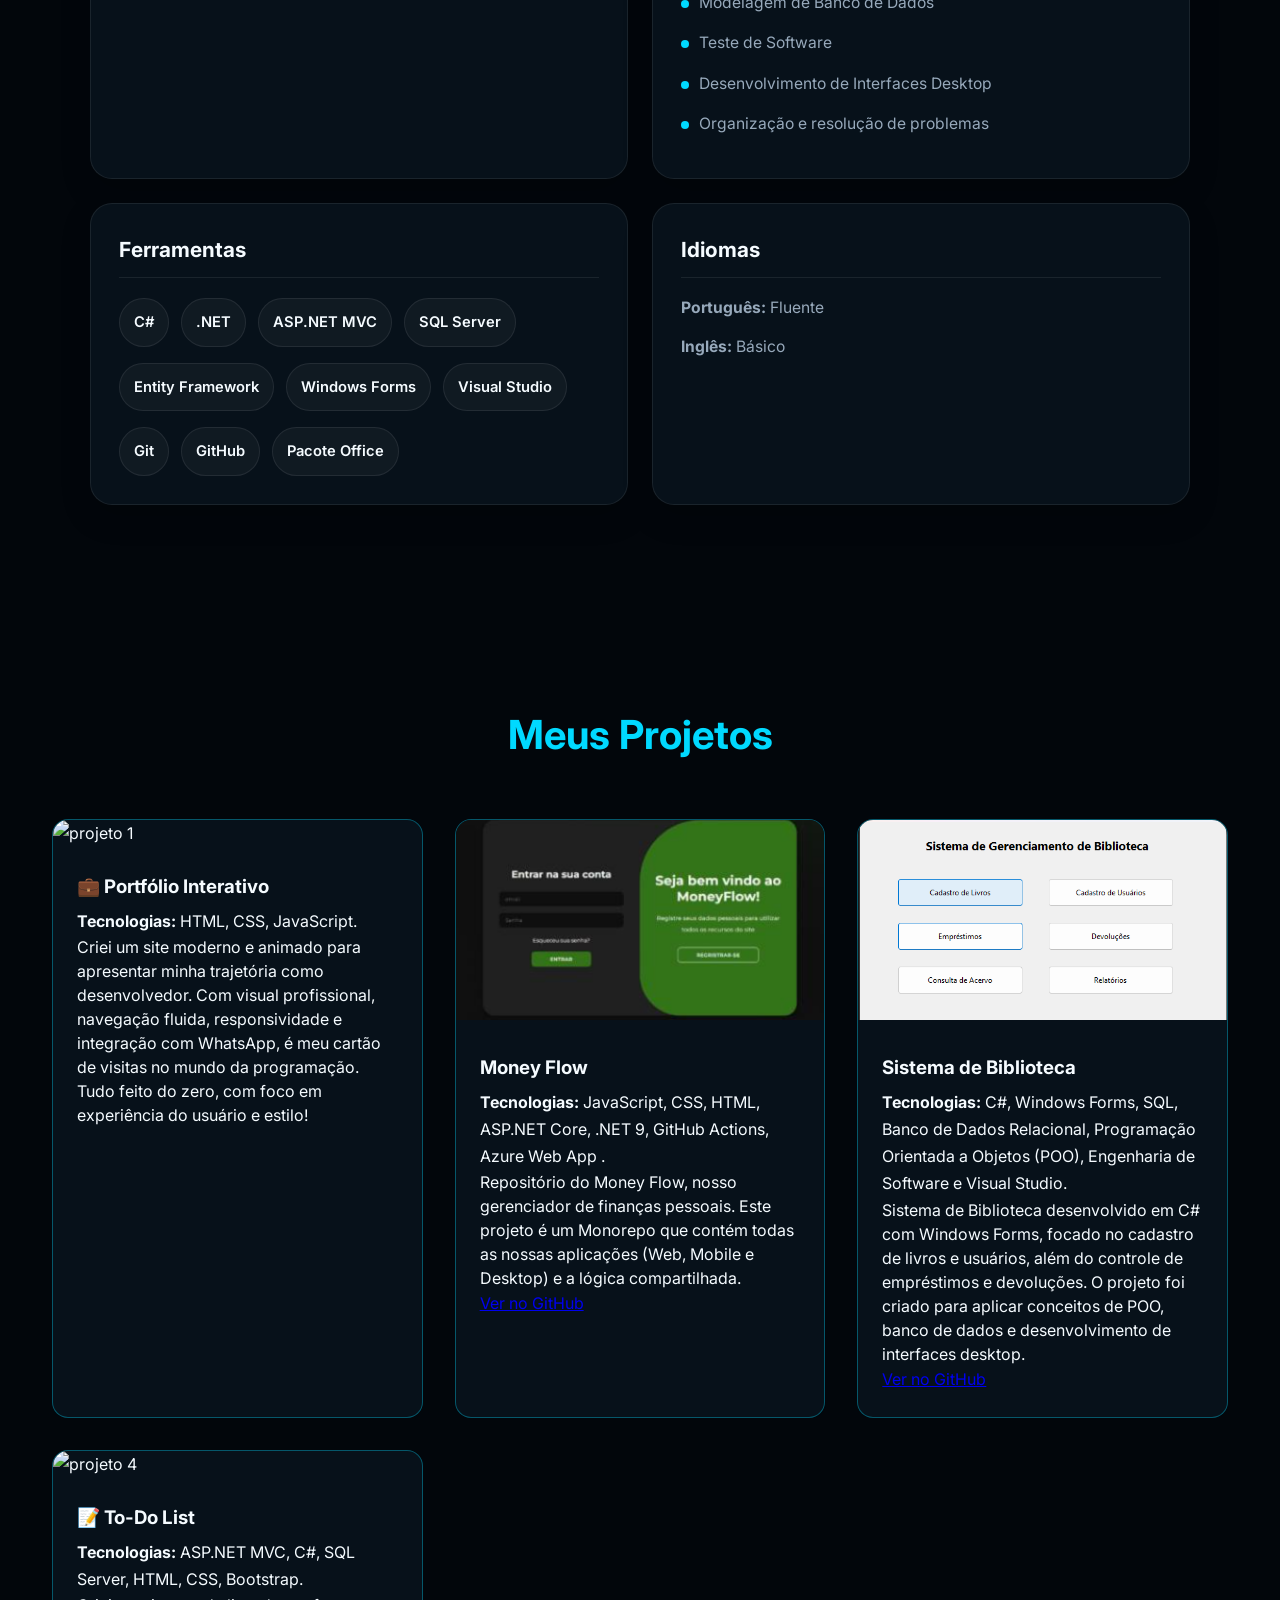
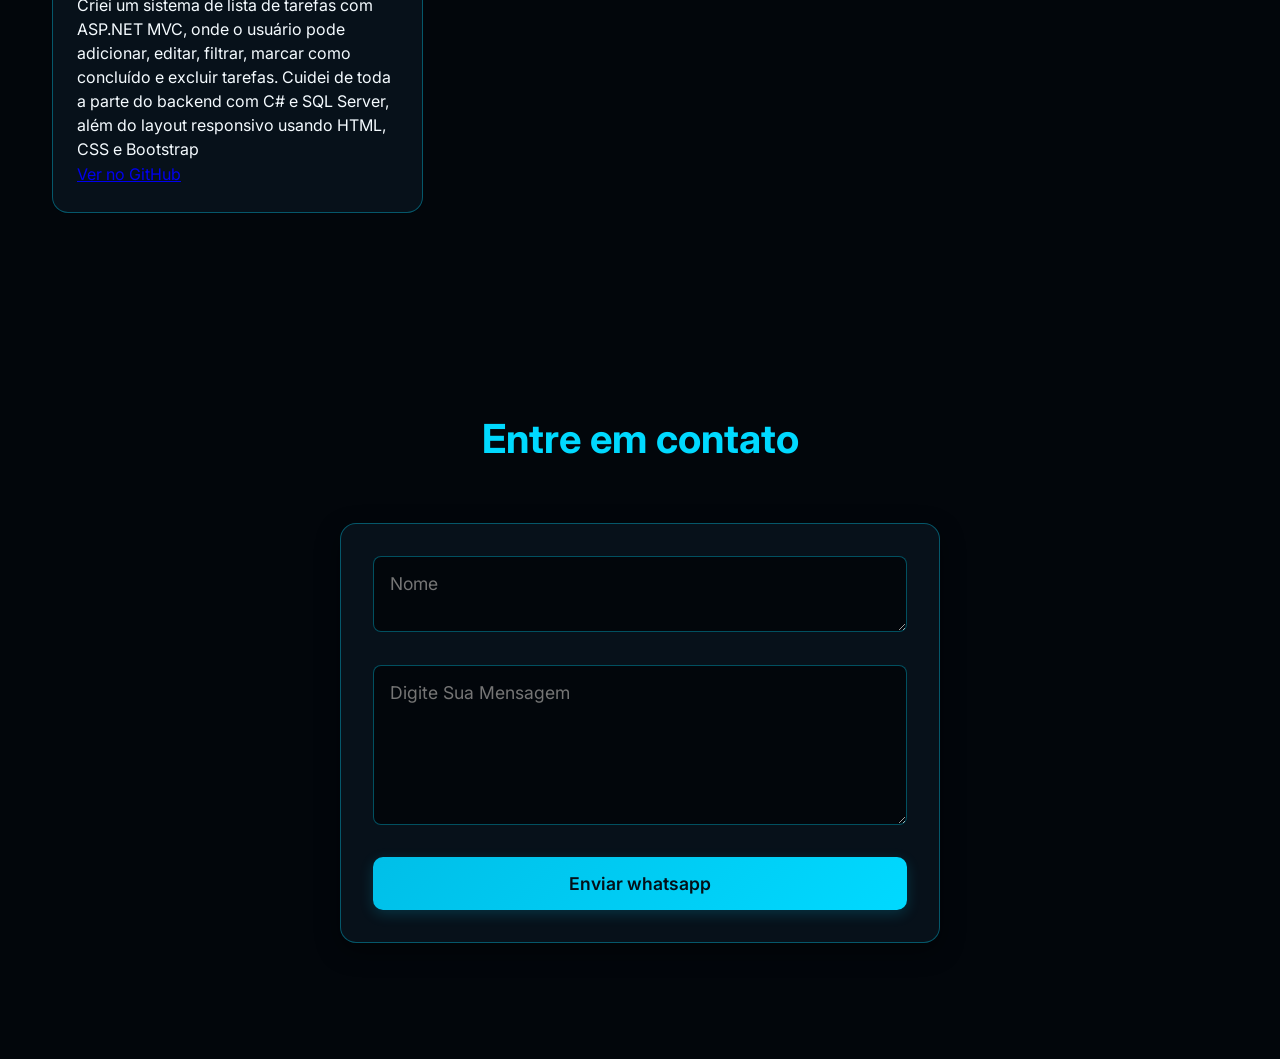
==== commit 320da326: "Rename section title class for consistency" ====
--- a/index.html
+++ b/index.html
@@ -45,7 +45,7 @@
 
     <section id="sobre" class="sobre">
   <div class="sobre-container">
-    <h2 class="section-title">Sobre mim</h2>
+    <h2 class="sobre-titulo">Sobre mim</h2>
 
     <div class="sobre-grid">
       <div class="sobre-card sobre-card-destaque">
@@ -62,7 +62,7 @@
       <div class="sobre-card">
         <h3>Educação</h3>
         <p>Análise e Desenvolvimento de Sistemas</p>
-        <span>UNIP — Universidade Paulista (Cursando)</span>
+        <p>UNIP — Universidade Paulista (Cursando)</p>
       </div>
 
       <div class="sobre-card">
--- a/styles.css
+++ b/styles.css
@@ -146,6 +146,146 @@
     margin-bottom: 50px;
 }
 
+.sobre {
+  padding: 100px 20px;
+}
+
+.sobre-container {
+  max-width: 1100px;
+  margin: 0 auto;
+}
+
+.section-title {
+  font-size: clamp(2rem, 4vw, 2.8rem);
+  text-align: center;
+  color: var(--texto);
+  margin-bottom: 50px;
+}
+
+.sobre-grid {
+  display: grid;
+  grid-template-columns: repeat(2, 1fr);
+  gap: 24px;
+}
+
+.sobre-card {
+  background: var(--fundo-card);
+  border: 1px solid rgba(255, 255, 255, 0.08);
+  border-radius: 22px;
+  padding: 28px;
+  box-shadow: 0 12px 30px rgba(0, 0, 0, 0.18);
+  transition: transform 0.25s ease, border-color 0.25s ease, box-shadow 0.25s ease;
+}
+
+.sobre-card:hover {
+  transform: translateY(-6px);
+  border-color: var(--destaque);
+  box-shadow: 0 18px 35px rgba(0, 0, 0, 0.26);
+}
+
+.sobre-card-destaque {
+  grid-column: 1 / -1;
+}
+
+.sobre-card h3 {
+  font-size: 1.3rem;
+  color: var(--texto);
+  margin-bottom: 16px;
+  padding-bottom: 10px;
+  border-bottom: 1px solid rgba(255, 255, 255, 0.08);
+}
+
+.sobre-card p,
+.sobre-card li,
+.sobre-card span {
+  color: var(--texto-secundario);
+  font-size: 0.98rem;
+  line-height: 1.8;
+}
+
+.sobre-card p {
+  margin-bottom: 10px;
+}
+
+.sobre-card span {
+  display: inline-block;
+  margin-top: 4px;
+  color: var(--destaque);
+  font-weight: 600;
+}
+
+.sobre-card ul {
+  list-style: none;
+  padding: 0;
+  margin: 0;
+}
+
+.sobre-card ul li {
+  position: relative;
+  padding-left: 18px;
+  margin-bottom: 12px;
+}
+
+.sobre-card ul li::before {
+  content: "";
+  position: absolute;
+  left: 0;
+  top: 11px;
+  width: 8px;
+  height: 8px;
+  border-radius: 50%;
+  background: var(--destaque);
+}
+
+.tags {
+  display: flex;
+  flex-wrap: wrap;
+  gap: 12px;
+}
+
+.tags span {
+  display: inline-flex;
+  align-items: center;
+  justify-content: center;
+  padding: 10px 14px;
+  background: rgba(255, 255, 255, 0.04);
+  border: 1px solid rgba(255, 255, 255, 0.08);
+  border-radius: 999px;
+  color: var(--texto);
+  font-size: 0.92rem;
+  font-weight: 600;
+  transition: 0.25s ease;
+}
+
+.tags span:hover {
+  transform: translateY(-2px);
+  border-color: var(--destaque);
+  color: var(--destaque);
+}
+
+@media (max-width: 900px) {
+  .sobre-grid {
+    grid-template-columns: 1fr;
+  }
+
+  .sobre-card-destaque {
+    grid-column: auto;
+  }
+}
+
+@media (max-width: 600px) {
+  .sobre {
+    padding: 80px 16px;
+  }
+
+  .sobre-card {
+    padding: 22px;
+  }
+
+  .section-title {
+    margin-bottom: 36px;
+  }
+}
 /* Sobre */
 .sobre-caixa {
     padding: 2rem;
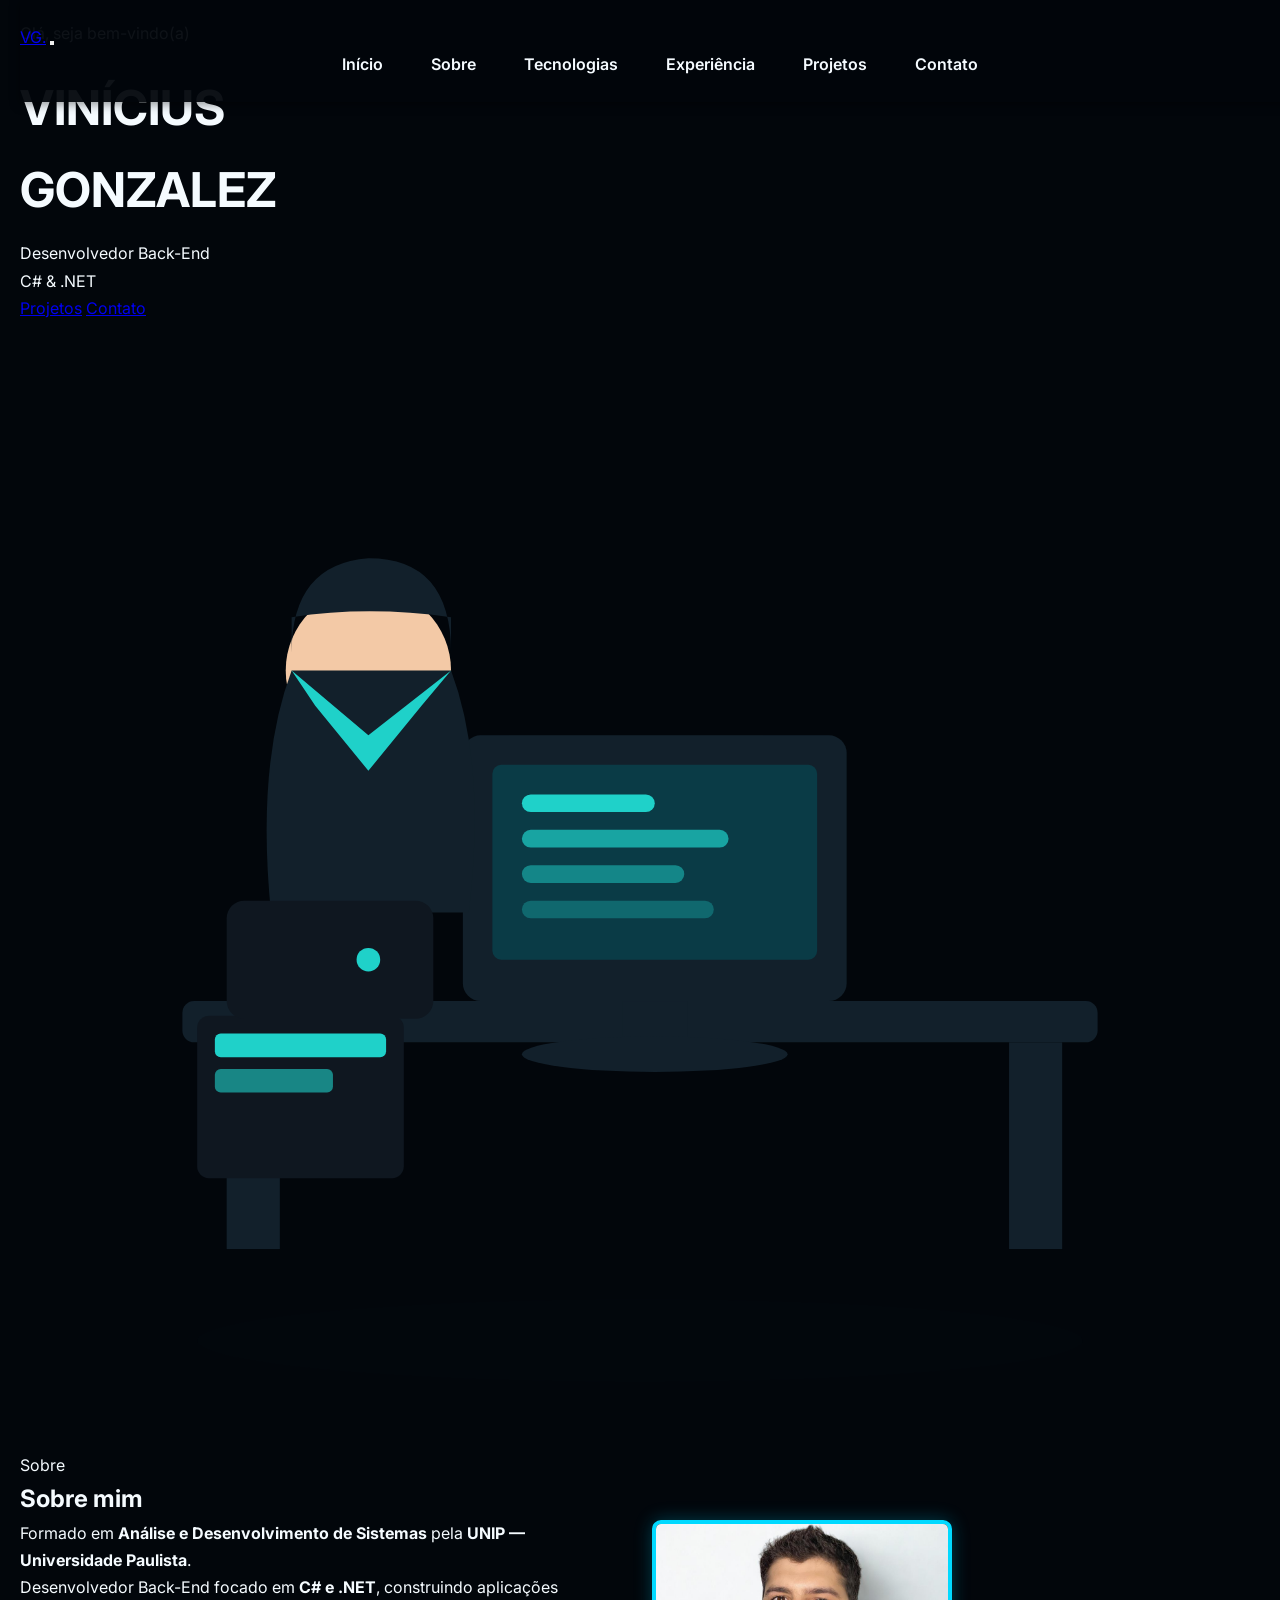
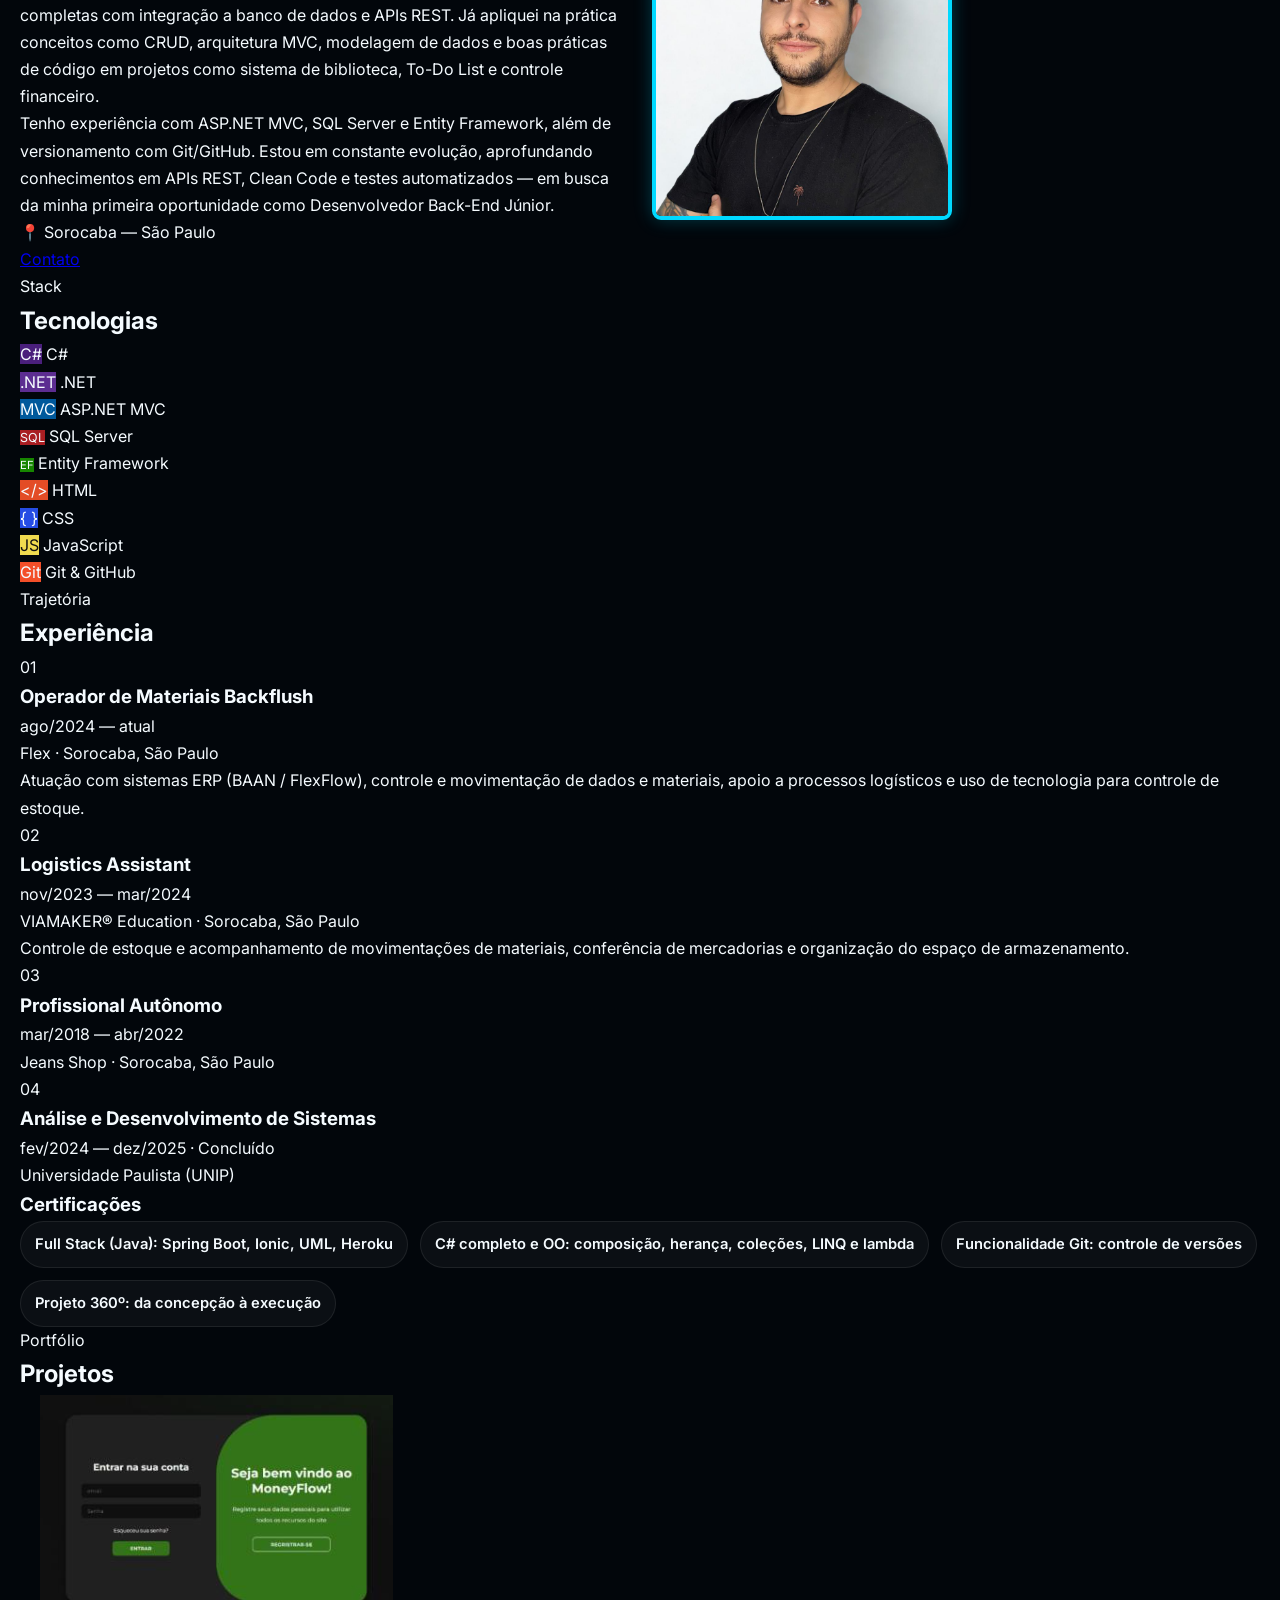
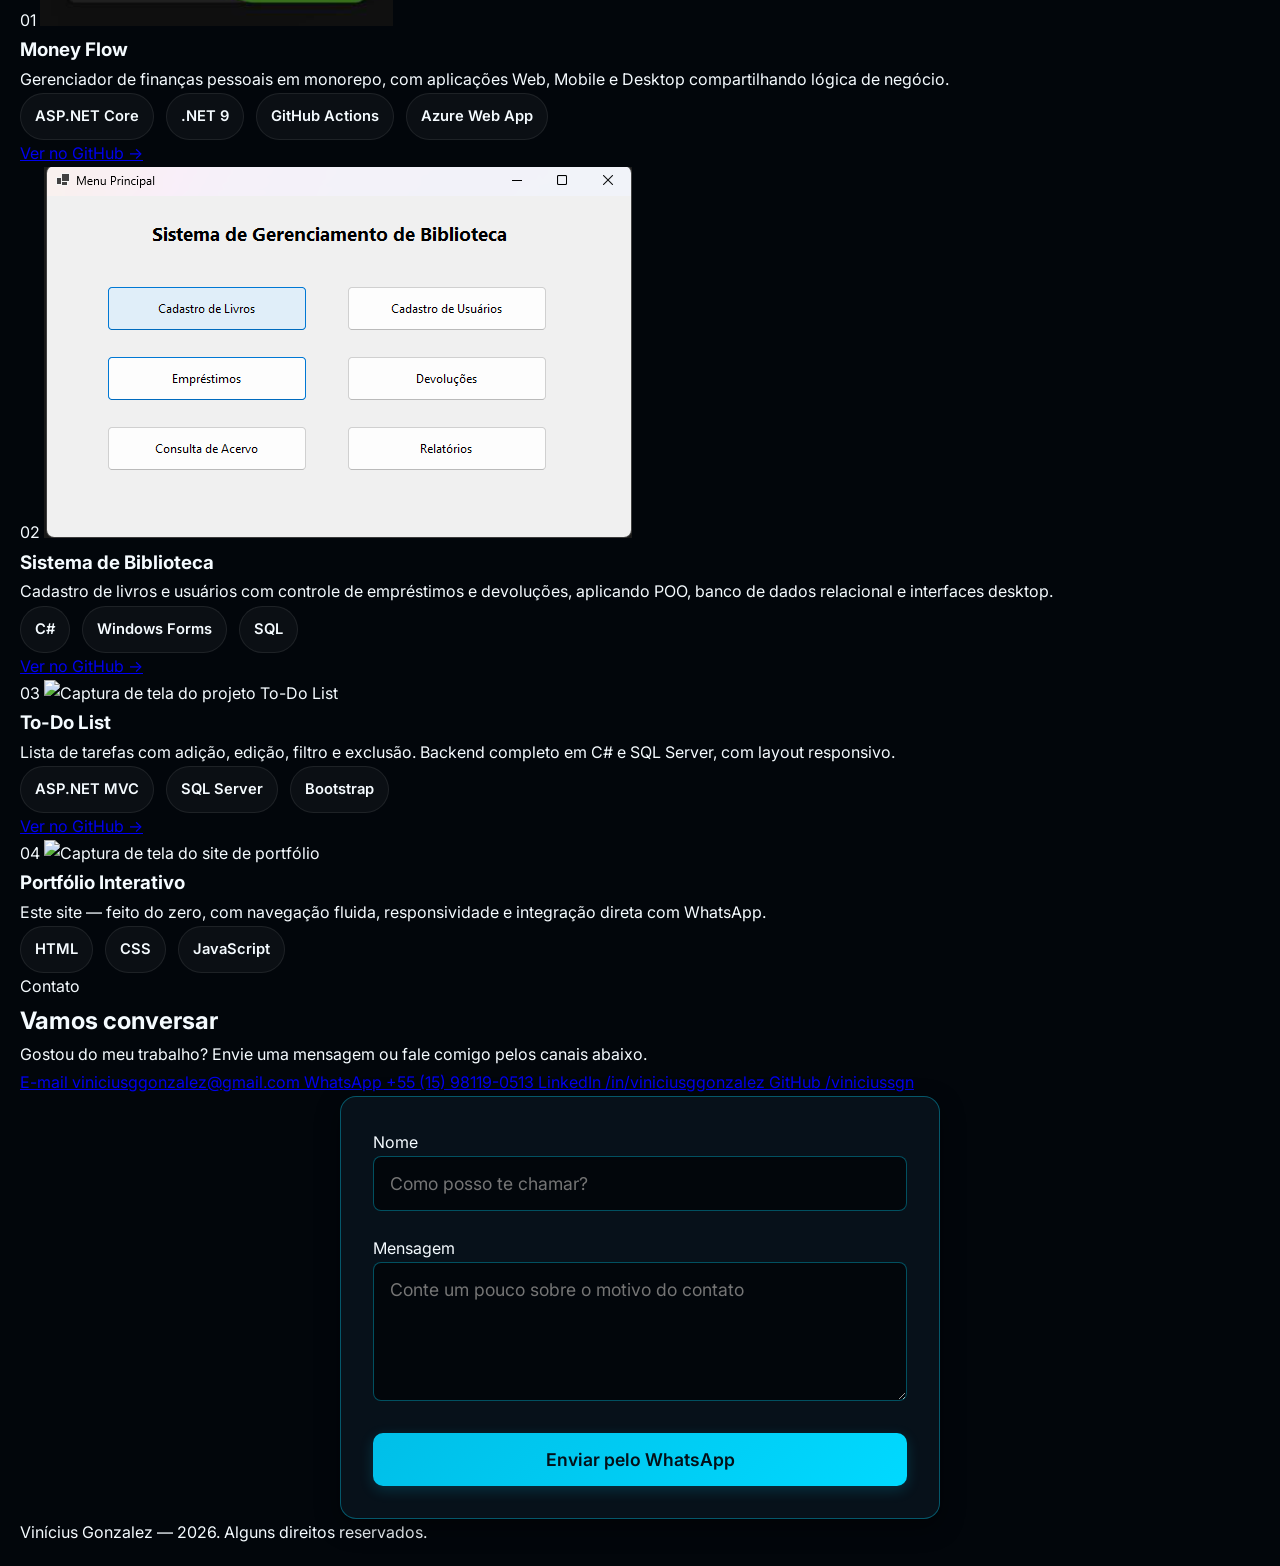
==== commit f4ed6cdd: "Update index.html" ====
--- a/index.html
+++ b/index.html
@@ -4,185 +4,365 @@
 <head>
     <meta charset="UTF-8">
     <meta name="viewport" content="width=device-width, initial-scale=1.0">
+    <title>Vinícius Gonzalez | Desenvolvedor Back-End C# & .NET</title>
+    <meta name="description" content="Portfólio de Vinícius Gonzalez, desenvolvedor back-end especializado em C#, .NET, ASP.NET MVC, SQL Server e APIs REST.">
+    <link rel="preconnect" href="https://fonts.googleapis.com">
+    <link rel="preconnect" href="https://fonts.gstatic.com" crossorigin>
+    <link href="https://fonts.googleapis.com/css2?family=Space+Grotesk:wght@500;600;700&family=Inter:wght@400;500;600;700&display=swap" rel="stylesheet">
     <link rel="stylesheet" href="styles.css">
-    <link href="https://fonts.googleapis.com/css2?family=Inter:wght@400;600;700&display=swap" rel="stylesheet">
-    <title>Vinicius Portifolio</title>
 </head>
 
 <body>
 
-    <div class="particulas">
-
-    </div>
-
-    <nav class="navegacao">
-        <button class="menu-toggle" aria-label="Abrir Menu"
-            onclick="document.querySelector('.menu').classList.toggle('ativo')">
-            ☰
-        </button>
-
-        <ul class="menu">
-            <li>
-                <a href="#inicio" class="menu-link">inicio</a>
-            </li>
-            <li>
-                <a href="#sobre" class="menu-link">Sobre</a>
-            </li>
-            <li>
-                <a href="#projetos" class="menu-link">Projetos</a>
-            </li>
-            <li>
-                <a href="#contato" class="menu-link">Contato</a>
-            </li>
-        </ul>
-    </nav>
-
-    <main id="inicio" class="cabecalho">
-        <img src="img/perfil.png" alt="Foto-Vinicius-Gonzalez" class="foto-perfil">
-        <h1>Vinícius Gonzalez de Freitas</h1>
-        <p class="cabecalho-sub-titulo">Desenvolvedor de Software | Back-End | .NET | C#</p>
+    <header class="navegacao">
+        <div class="navegacao-container">
+            <a href="#inicio" class="logo">VG<span>.</span></a>
+
+            <button class="menu-toggle" aria-label="Abrir menu" aria-expanded="false" aria-controls="menu-principal"
+                onclick="alternarMenu()">
+                <span class="menu-toggle-linha"></span>
+                <span class="menu-toggle-linha"></span>
+                <span class="menu-toggle-linha"></span>
+            </button>
+
+            <nav aria-label="Navegação principal">
+                <ul class="menu" id="menu-principal">
+                    <li><a href="#inicio" class="menu-link">Início</a></li>
+                    <li><a href="#sobre" class="menu-link">Sobre</a></li>
+                    <li><a href="#tecnologias" class="menu-link">Tecnologias</a></li>
+                    <li><a href="#experiencia" class="menu-link">Experiência</a></li>
+                    <li><a href="#projetos" class="menu-link">Projetos</a></li>
+                    <li><a href="#contato" class="menu-link">Contato</a></li>
+                </ul>
+            </nav>
+        </div>
+    </header>
+
+    <main>
+
+        <!-- INÍCIO -->
+        <section id="inicio" class="hero">
+            <div class="hero-conteudo">
+                <p class="eyebrow">Olá, seja bem-vindo(a)</p>
+                <h1>VINÍCIUS<br>GONZALEZ</h1>
+                <p class="hero-cargo">Desenvolvedor Back-End<br>C# & .NET</p>
+                <div class="hero-acoes">
+                    <a href="#projetos" class="botao-primario">Projetos</a>
+                    <a href="#contato" class="botao-secundario">Contato</a>
+                </div>
+            </div>
+
+            <div class="hero-ilustracao" aria-hidden="true">
+                <svg viewBox="0 0 420 380" xmlns="http://www.w3.org/2000/svg">
+                    <ellipse cx="210" cy="345" rx="150" ry="14" fill="#0f1720" opacity="0.06"/>
+                    <rect x="55" y="230" width="310" height="14" rx="4" fill="#12202b"/>
+                    <rect x="70" y="244" width="18" height="70" fill="#12202b"/>
+                    <rect x="335" y="244" width="18" height="70" fill="#12202b"/>
+                    <rect x="150" y="140" width="130" height="90" rx="6" fill="#12202b"/>
+                    <rect x="160" y="150" width="110" height="66" rx="3" fill="#0a3b46"/>
+                    <rect x="170" y="160" width="45" height="6" rx="3" fill="#1fd1c9"/>
+                    <rect x="170" y="172" width="70" height="6" rx="3" fill="#1fd1c9" opacity="0.7"/>
+                    <rect x="170" y="184" width="55" height="6" rx="3" fill="#1fd1c9" opacity="0.5"/>
+                    <rect x="170" y="196" width="65" height="6" rx="3" fill="#1fd1c9" opacity="0.3"/>
+                    <rect x="204" y="230" width="22" height="14" fill="#12202b"/>
+                    <ellipse cx="215" cy="248" rx="45" ry="6" fill="#12202b"/>
+                    <rect x="60" y="235" width="70" height="55" rx="4" fill="#0f1720"/>
+                    <rect x="66" y="241" width="58" height="8" rx="2" fill="#1fd1c9"/>
+                    <rect x="66" y="253" width="40" height="8" rx="2" fill="#1fd1c9" opacity="0.6"/>
+                    <circle cx="118" cy="118" r="28" fill="#f3c9a6"/>
+                    <path d="M92 112 Q92 82 118 80 Q146 80 146 112 L146 100 Q118 96 92 100 Z" fill="#12202b"/>
+                    <path d="M85 200 Q80 150 92 118 L146 118 Q158 150 152 200 Z" fill="#12202b"/>
+                    <path d="M92 118 L118 140 L146 118 L136 130 L118 152 L100 130 Z" fill="#1fd1c9"/>
+                    <rect x="70" y="196" width="70" height="40" rx="6" fill="#0f1720"/>
+                    <circle cx="118" cy="216" r="4" fill="#1fd1c9"/>
+                </svg>
+            </div>
+        </section>
+
+        <!-- SOBRE -->
+        <section id="sobre" class="secao secao-escura">
+            <p class="eyebrow eyebrow-centro">Sobre</p>
+            <h2 class="titulo-secao">Sobre mim</h2>
+
+            <div class="sobre-grid">
+                <div class="sobre-texto">
+                    <p>
+                        Formado em <strong>Análise e Desenvolvimento de Sistemas</strong> pela
+                        <strong>UNIP — Universidade Paulista</strong>.
+                    </p>
+                    <p>
+                        Desenvolvedor Back-End focado em <strong>C# e .NET</strong>, construindo
+                        aplicações completas com integração a banco de dados e APIs REST. Já apliquei
+                        na prática conceitos como CRUD, arquitetura MVC, modelagem de dados e boas
+                        práticas de código em projetos como sistema de biblioteca, To-Do List e
+                        controle financeiro.
+                    </p>
+                    <p>
+                        Tenho experiência com ASP.NET MVC, SQL Server e Entity Framework, além de
+                        versionamento com Git/GitHub. Estou em constante evolução, aprofundando
+                        conhecimentos em APIs REST, Clean Code e testes automatizados — em busca da
+                        minha primeira oportunidade como Desenvolvedor Back-End Júnior.
+                    </p>
+                    <p class="sobre-localizacao">📍 Sorocaba — São Paulo</p>
+                    <a href="#contato" class="botao-secundario botao-claro">Contato</a>
+                </div>
+
+                <img src="img/perfil.png" alt="Foto de perfil de Vinícius Gonzalez" class="foto-perfil" width="240" height="240">
+            </div>
+        </section>
+
+        <!-- TECNOLOGIAS -->
+        <section id="tecnologias" class="secao secao-escura">
+            <p class="eyebrow eyebrow-centro">Stack</p>
+            <h2 class="titulo-secao">Tecnologias</h2>
+
+            <div class="tecnologias-grid">
+                <div class="tec-badge">
+                    <span class="tec-icone" style="background:#4a1f7c;">C#</span>
+                    <span>C#</span>
+                </div>
+                <div class="tec-badge">
+                    <span class="tec-icone" style="background:#5c2d91;">.NET</span>
+                    <span>.NET</span>
+                </div>
+                <div class="tec-badge">
+                    <span class="tec-icone" style="background:#00599c;">MVC</span>
+                    <span>ASP.NET MVC</span>
+                </div>
+                <div class="tec-badge">
+                    <span class="tec-icone" style="background:#a91e22; font-size:0.78rem;">SQL</span>
+                    <span>SQL Server</span>
+                </div>
+                <div class="tec-badge">
+                    <span class="tec-icone" style="background:#178600; font-size:0.7rem;">EF</span>
+                    <span>Entity Framework</span>
+                </div>
+                <div class="tec-badge">
+                    <span class="tec-icone" style="background:#e34c26;">&lt;/&gt;</span>
+                    <span>HTML</span>
+                </div>
+                <div class="tec-badge">
+                    <span class="tec-icone" style="background:#264de4;">{ }</span>
+                    <span>CSS</span>
+                </div>
+                <div class="tec-badge">
+                    <span class="tec-icone" style="background:#f0db4f; color:#111;">JS</span>
+                    <span>JavaScript</span>
+                </div>
+                <div class="tec-badge">
+                    <span class="tec-icone" style="background:#f34f29;">Git</span>
+                    <span>Git & GitHub</span>
+                </div>
+            </div>
+        </section>
+
+        <!-- EXPERIÊNCIA -->
+        <section id="experiencia" class="secao">
+            <p class="eyebrow eyebrow-centro">Trajetória</p>
+            <h2 class="titulo-secao">Experiência</h2>
+
+            <div class="lista-itens">
+                <div class="item-linha">
+                    <span class="item-numero">01</span>
+                    <div class="item-corpo">
+                        <div class="item-cabecalho">
+                            <h3>Operador de Materiais Backflush</h3>
+                            <span class="item-periodo">ago/2024 — atual</span>
+                        </div>
+                        <p class="item-empresa">Flex · Sorocaba, São Paulo</p>
+                        <p class="item-descricao">Atuação com sistemas ERP (BAAN / FlexFlow), controle e movimentação de dados e materiais, apoio a processos logísticos e uso de tecnologia para controle de estoque.</p>
+                    </div>
+                </div>
+
+                <div class="item-linha">
+                    <span class="item-numero">02</span>
+                    <div class="item-corpo">
+                        <div class="item-cabecalho">
+                            <h3>Logistics Assistant</h3>
+                            <span class="item-periodo">nov/2023 — mar/2024</span>
+                        </div>
+                        <p class="item-empresa">VIAMAKER® Education · Sorocaba, São Paulo</p>
+                        <p class="item-descricao">Controle de estoque e acompanhamento de movimentações de materiais, conferência de mercadorias e organização do espaço de armazenamento.</p>
+                    </div>
+                </div>
+
+                <div class="item-linha">
+                    <span class="item-numero">03</span>
+                    <div class="item-corpo">
+                        <div class="item-cabecalho">
+                            <h3>Profissional Autônomo</h3>
+                            <span class="item-periodo">mar/2018 — abr/2022</span>
+                        </div>
+                        <p class="item-empresa">Jeans Shop · Sorocaba, São Paulo</p>
+                    </div>
+                </div>
+
+                <div class="item-linha">
+                    <span class="item-numero">04</span>
+                    <div class="item-corpo">
+                        <div class="item-cabecalho">
+                            <h3>Análise e Desenvolvimento de Sistemas</h3>
+                            <span class="item-periodo">fev/2024 — dez/2025 · Concluído</span>
+                        </div>
+                        <p class="item-empresa">Universidade Paulista (UNIP)</p>
+                    </div>
+                </div>
+            </div>
+
+            <div class="certificacoes">
+                <h3>Certificações</h3>
+                <div class="tags">
+                    <span>Full Stack (Java): Spring Boot, Ionic, UML, Heroku</span>
+                    <span>C# completo e OO: composição, herança, coleções, LINQ e lambda</span>
+                    <span>Funcionalidade Git: controle de versões</span>
+                    <span>Projeto 360º: da concepção à execução</span>
+                </div>
+            </div>
+        </section>
+
+        <!-- PROJETOS -->
+        <section id="projetos" class="secao secao-escura">
+            <p class="eyebrow eyebrow-centro">Portfólio</p>
+            <h2 class="titulo-secao">Projetos</h2>
+
+            <div class="lista-itens">
+                <article class="item-linha item-projeto">
+                    <span class="item-numero">01</span>
+                    <img src="img/moneyflow.png" alt="Captura de tela do projeto Money Flow" class="item-imagem" loading="lazy">
+                    <div class="item-corpo">
+                        <div class="item-cabecalho">
+                            <h3>Money Flow</h3>
+                        </div>
+                        <p class="item-descricao">Gerenciador de finanças pessoais em monorepo, com aplicações Web, Mobile e Desktop compartilhando lógica de negócio.</p>
+                        <div class="tags tags-pequenas">
+                            <span>ASP.NET Core</span><span>.NET 9</span><span>GitHub Actions</span><span>Azure Web App</span>
+                        </div>
+                        <a href="https://github.com/VictorTMendes/projeto-integrado-multidisciplinar.git" target="_blank" rel="noopener noreferrer" class="link-projeto">Ver no GitHub →</a>
+                    </div>
+                </article>
+
+                <article class="item-linha item-projeto">
+                    <span class="item-numero">02</span>
+                    <img src="img/biblioteca.png" alt="Captura de tela do sistema de biblioteca" class="item-imagem" loading="lazy">
+                    <div class="item-corpo">
+                        <div class="item-cabecalho">
+                            <h3>Sistema de Biblioteca</h3>
+                        </div>
+                        <p class="item-descricao">Cadastro de livros e usuários com controle de empréstimos e devoluções, aplicando POO, banco de dados relacional e interfaces desktop.</p>
+                        <div class="tags tags-pequenas">
+                            <span>C#</span><span>Windows Forms</span><span>SQL</span>
+                        </div>
+                        <a href="https://github.com/viniciussgn/BibliotecaUNIP" target="_blank" rel="noopener noreferrer" class="link-projeto">Ver no GitHub →</a>
+                    </div>
+                </article>
+
+                <article class="item-linha item-projeto">
+                    <span class="item-numero">03</span>
+                    <img src="img/ToDoList.png" alt="Captura de tela do projeto To-Do List" class="item-imagem" loading="lazy">
+                    <div class="item-corpo">
+                        <div class="item-cabecalho">
+                            <h3>To-Do List</h3>
+                        </div>
+                        <p class="item-descricao">Lista de tarefas com adição, edição, filtro e exclusão. Backend completo em C# e SQL Server, com layout responsivo.</p>
+                        <div class="tags tags-pequenas">
+                            <span>ASP.NET MVC</span><span>SQL Server</span><span>Bootstrap</span>
+                        </div>
+                        <a href="https://github.com/viniciussgn/ToDoList1.git" target="_blank" rel="noopener noreferrer" class="link-projeto">Ver no GitHub →</a>
+                    </div>
+                </article>
+
+                <article class="item-linha item-projeto">
+                    <span class="item-numero">04</span>
+                    <img src="img/Sem título.png" alt="Captura de tela do site de portfólio" class="item-imagem" loading="lazy">
+                    <div class="item-corpo">
+                        <div class="item-cabecalho">
+                            <h3>Portfólio Interativo</h3>
+                        </div>
+                        <p class="item-descricao">Este site — feito do zero, com navegação fluida, responsividade e integração direta com WhatsApp.</p>
+                        <div class="tags tags-pequenas">
+                            <span>HTML</span><span>CSS</span><span>JavaScript</span>
+                        </div>
+                    </div>
+                </article>
+            </div>
+        </section>
+
+        <!-- CONTATO -->
+        <section id="contato" class="secao">
+            <p class="eyebrow eyebrow-centro">Contato</p>
+            <h2 class="titulo-secao">Vamos conversar</h2>
+            <p class="contato-subtitulo">Gostou do meu trabalho? Envie uma mensagem ou fale comigo pelos canais abaixo.</p>
+
+            <div class="contato-grid">
+                <div class="contato-info">
+                    <a href="mailto:viniciusggonzalez@gmail.com" class="contato-linha">
+                        <span class="contato-rotulo">E-mail</span>
+                        <span>viniciusggonzalez@gmail.com</span>
+                    </a>
+                    <a href="https://wa.me/5515981190513" target="_blank" rel="noopener noreferrer" class="contato-linha">
+                        <span class="contato-rotulo">WhatsApp</span>
+                        <span>+55 (15) 98119-0513</span>
+                    </a>
+                    <a href="https://www.linkedin.com/in/viniciusggonzalez" target="_blank" rel="noopener noreferrer" class="contato-linha">
+                        <span class="contato-rotulo">LinkedIn</span>
+                        <span>/in/viniciusggonzalez</span>
+                    </a>
+                    <a href="https://github.com/viniciussgn" target="_blank" rel="noopener noreferrer" class="contato-linha">
+                        <span class="contato-rotulo">GitHub</span>
+                        <span>/viniciussgn</span>
+                    </a>
+                </div>
+
+                <form class="formulario-contato" id="formulario" onsubmit="enviarWhats(event)">
+                    <div class="grupo-form">
+                        <label for="nome" class="rotulo-form">Nome</label>
+                        <input type="text" placeholder="Como posso te chamar?" class="campo-form" id="nome" required autocomplete="name">
+                    </div>
+                    <div class="grupo-form">
+                        <label for="mensagem" class="rotulo-form">Mensagem</label>
+                        <textarea placeholder="Conte um pouco sobre o motivo do contato" class="campo-form" id="mensagem" rows="5" required></textarea>
+                    </div>
+                    <button type="submit" class="botao-form">Enviar pelo WhatsApp</button>
+                </form>
+            </div>
+        </section>
+
     </main>
 
-    <section id="sobre" class="sobre">
-  <div class="sobre-container">
-    <h2 class="sobre-titulo">Sobre mim</h2>
-
-    <div class="sobre-grid">
-      <div class="sobre-card sobre-card-destaque">
-        <h3>Sobre mim</h3>
-        <p>
-          Estudante de Análise e Desenvolvimento de Sistemas, em busca da primeira oportunidade
-          na área de tecnologia. Atualmente dedicado ao aprendizado de linguagens de programação
-          e banco de dados, como C# e SQL, com o objetivo de aplicar esses conhecimentos em
-          projetos reais. Comprometido com o desenvolvimento técnico e interessado em contribuir
-          para soluções eficazes e inovadoras no setor de tecnologia.
-        </p>
-      </div>
-
-      <div class="sobre-card">
-        <h3>Educação</h3>
-        <p>Análise e Desenvolvimento de Sistemas</p>
-        <p>UNIP — Universidade Paulista (Cursando)</p>
-      </div>
-
-      <div class="sobre-card">
-        <h3>Skills</h3>
-        <ul>
-          <li>Lógica de programação</li>
-          <li>Desenvolvimento Back-End</li>
-          <li>Programação Orientada a Objetos</li>
-          <li>Modelagem de Banco de Dados</li>
-          <li>Teste de Software</li>
-          <li>Desenvolvimento de Interfaces Desktop</li>
-          <li>Organização e resolução de problemas</li>
-        </ul>
-      </div>
-
-      <div class="sobre-card">
-        <h3>Ferramentas</h3>
-        <div class="tags">
-          <span>C#</span>
-          <span>.NET</span>
-          <span>ASP.NET MVC</span>
-          <span>SQL Server</span>
-          <span>Entity Framework</span>
-          <span>Windows Forms</span>
-          <span>Visual Studio</span>
-          <span>Git</span>
-          <span>GitHub</span>
-          <span>Pacote Office</span>
-        </div>
-      </div>
-
-      <div class="sobre-card">
-        <h3>Idiomas</h3>
-        <p><strong>Português:</strong> Fluente</p>
-        <p><strong>Inglês:</strong> Básico</p>
-      </div>
-    </div>
-  </div>
-</section>
-
-    <section id="projetos" class="projetos">
-        <h2 class="projetos-titulo">Meus Projetos</h2>
-        <div class="projetos-caixa">
-
-            <div class="projetos-card">
-                <img src="img/Sem título.png" alt="projeto 1" class="projeto-imagem"></img>
-                <div class="caixa-texto-projeto">
-                    <h3 class="info-projetos">💼 Portfólio Interativo</h3>
-                    <p class="paragrafo-projetos-tecnoliga"><b>Tecnologias:</b> HTML, CSS, JavaScript.</p>
-                    <p class="paragrafo-projetos">Criei um site moderno e animado para apresentar minha trajetória como
-                        desenvolvedor. Com visual profissional, navegação fluida, responsividade e integração com
-                        WhatsApp, é meu cartão de visitas no mundo da programação. Tudo feito do zero, com foco em
-                        experiência do usuário e estilo!</p>
-                </div>
-            </div>
-           
-            <div class="projetos-card">
-                <img src="img/moneyflow.png" alt="projeto 2" class="projeto-imagem"></img>
-                <div class="caixa-texto-projeto">
-                    <h3 class="info-projetos">Money Flow</h3>
-                    <p class="paragrafo-projetos-tecnoliga"><b>Tecnologias:</b> JavaScript, CSS, HTML, ASP.NET Core, .NET 9, GitHub Actions, Azure Web App .</p>
-                    <p class="paragrafo-projetos"> Repositório do Money Flow, nosso gerenciador de finanças pessoais. Este projeto é um Monorepo que contém todas as nossas aplicações (Web, Mobile e Desktop) e a lógica compartilhada.</p>
-                    <a href="https://github.com/VictorTMendes/projeto-integrado-multidisciplinar.git" target="_blank" class="botao-projeto">Ver no GitHub</a>
-                </div>
-            </div>
-
-            <div class="projetos-card">
-                <img src="img/biblioteca.png" alt="projeto 3" class="projeto-imagem"></img>
-                <div class="caixa-texto-projeto">
-                    <h3 class="info-projetos">Sistema de Biblioteca</h3>
-                    <p class="paragrafo-projetos-tecnoliga"><b>Tecnologias:</b> C#, Windows Forms, SQL, Banco de Dados Relacional, Programação Orientada a Objetos (POO), Engenharia de Software e Visual Studio.</p>
-                    <p class="paragrafo-projetos">Sistema de Biblioteca desenvolvido em C# com Windows Forms, focado no cadastro de livros e usuários, além do controle de empréstimos e devoluções. O projeto foi criado para aplicar conceitos de POO, banco de dados e desenvolvimento de interfaces desktop.</p>
-                    <a href="https://github.com/viniciussgn/BibliotecaUNIP" target="_blank" class="botao-projeto">Ver no GitHub</a>
-                </div>
-            </div>
-
-            <div class="projetos-card">
-                <img src="img/ToDoList.png" alt="projeto 4" class="projeto-imagem"></img>
-                <div class="caixa-texto-projeto">
-                    <h3 class="info-projetos">📝 To-Do List</h3>
-                    <p class="paragrafo-projetos-tecnoliga"><b>Tecnologias:</b> ASP.NET MVC, C#, SQL Server, HTML, CSS, Bootstrap.</p>
-                    <p class="paragrafo-projetos">Criei um sistema de lista de tarefas com ASP.NET MVC, onde o usuário pode adicionar, editar, filtrar, marcar como concluído e excluir tarefas. Cuidei de toda a parte do backend com C# e SQL Server, além do layout responsivo usando HTML, CSS e Bootstrap</p>
-                    <a href="https://github.com/viniciussgn/ToDoList1.git" target="_blank" class="botao-projeto">Ver no GitHub</a>
-                </div>
-            </div>
-            
-            </div>
-            
-        </div>
-    </section>
-
-    <section id="contato" class="contato">
-        <h2 class="contato-titulo">Entre em contato</h2>
-        <form class="formulario-contato" id="formulario" onsubmit="enviarWhats(event)">
-            <div class="grupo-form">
-                <textarea placeholder="Nome" class="campo-form" id="nome"></textarea>
-            </div>
-            <div class="grupo-form">
-                <textarea placeholder="Digite Sua Mensagem" class="campo-form" id="mensagem" rows="6"></textarea>
-            </div>
-            <button type="submit" class="botao-form">Enviar whatsapp</button>
-        </form>
-    </section>
+    <footer class="rodape">
+        <p>Vinícius Gonzalez — <span id="ano-atual"></span>. Alguns direitos reservados.</p>
+    </footer>
+
     <script>
+        function alternarMenu() {
+            const menu = document.querySelector('.menu');
+            const botao = document.querySelector('.menu-toggle');
+            const aberto = menu.classList.toggle('ativo');
+            botao.setAttribute('aria-expanded', aberto);
+        }
+
+        document.querySelectorAll('.menu-link').forEach(function (link) {
+            link.addEventListener('click', function () {
+                document.querySelector('.menu').classList.remove('ativo');
+                document.querySelector('.menu-toggle').setAttribute('aria-expanded', 'false');
+            });
+        });
+
         function enviarWhats(event) {
             event.preventDefault();
-            const nome = document.getElementById('nome').value;
-            const mensagem = document.getElementById('mensagem').value;
+            const nome = document.getElementById('nome').value.trim();
+            const mensagem = document.getElementById('mensagem').value.trim();
             const telefone = '5515981190513';
 
-            const texto = `Olá, me chamo  ${nome}, e estou entrando em contato sobre: ${mensagem}`;
+            const texto = `Olá, me chamo ${nome}, e estou entrando em contato sobre: ${mensagem}`;
             const msgFormatada = encodeURIComponent(texto);
 
             const url = `https://wa.me/${telefone}?text=${msgFormatada}`;
-
-            console.log(url);
 
             window.open(url, '_blank');
         }
 
+        document.getElementById('ano-atual').textContent = new Date().getFullYear();
     </script>
 
 </body>
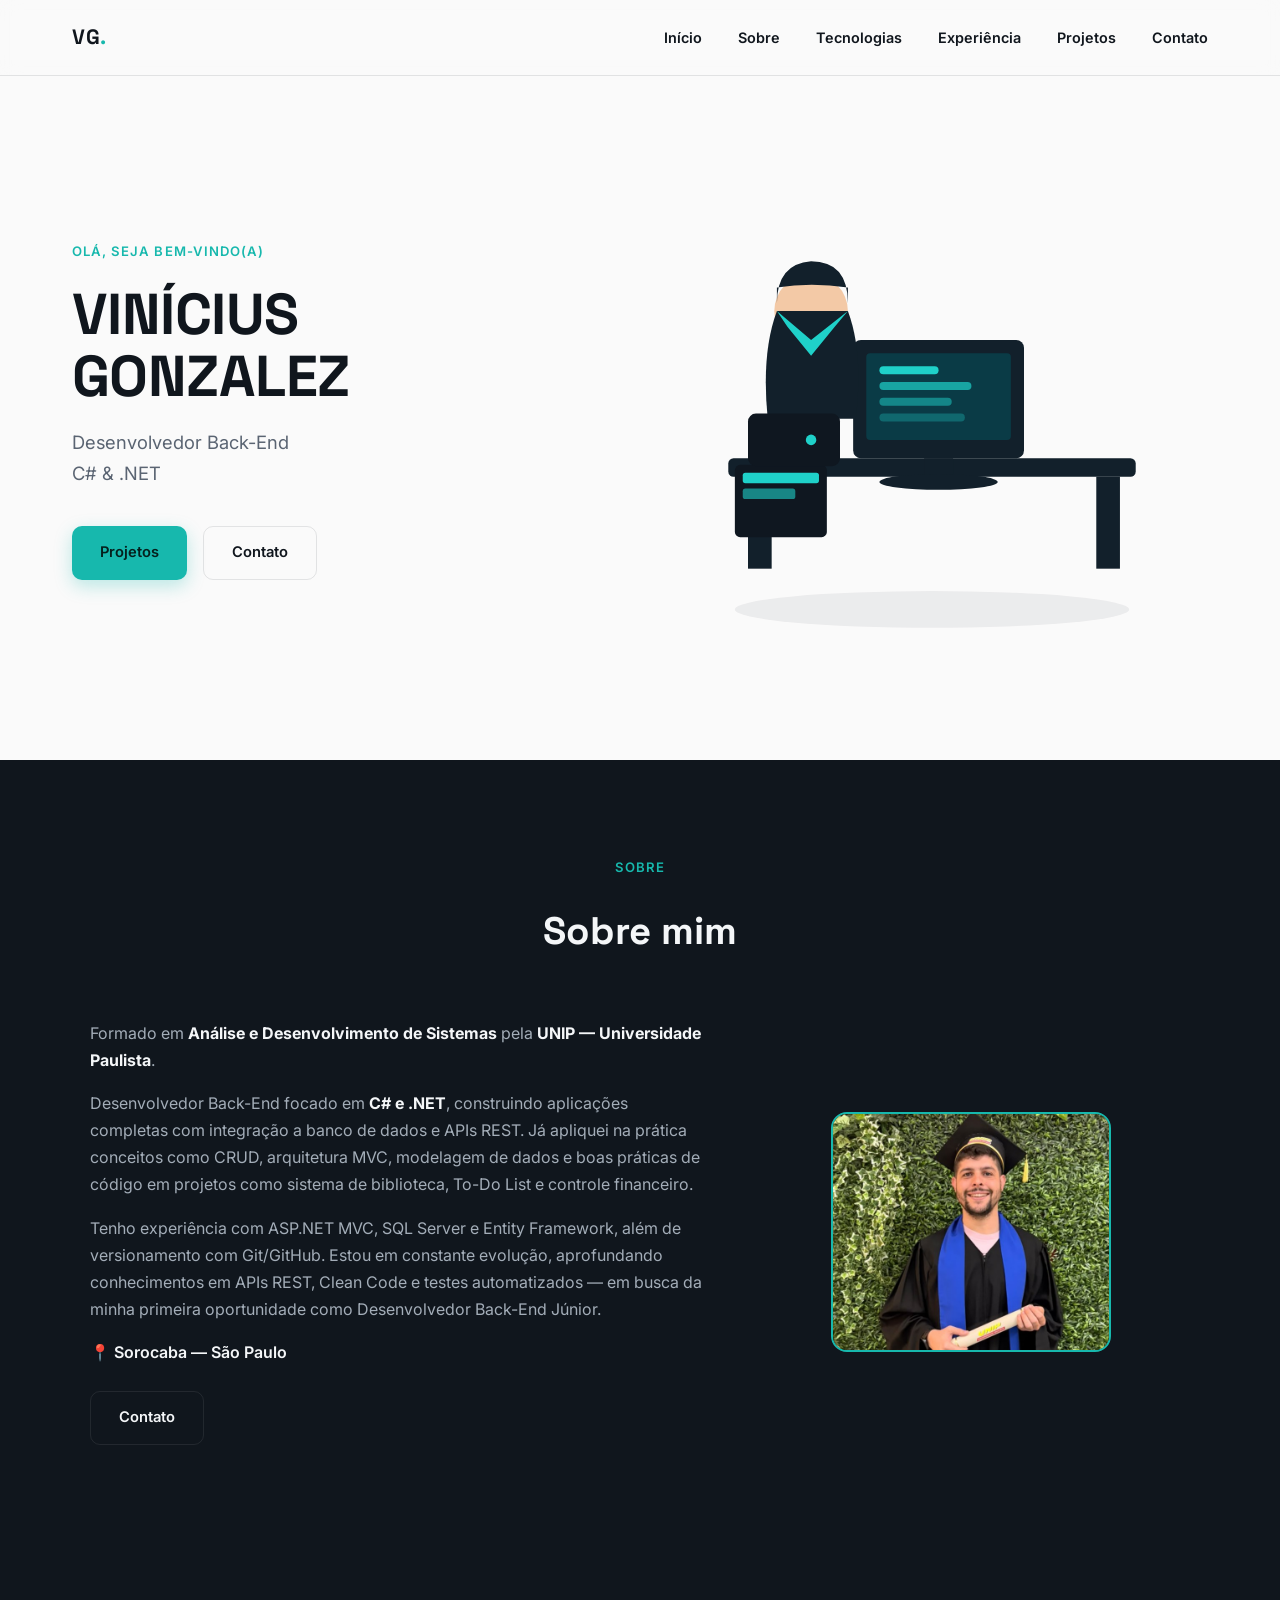
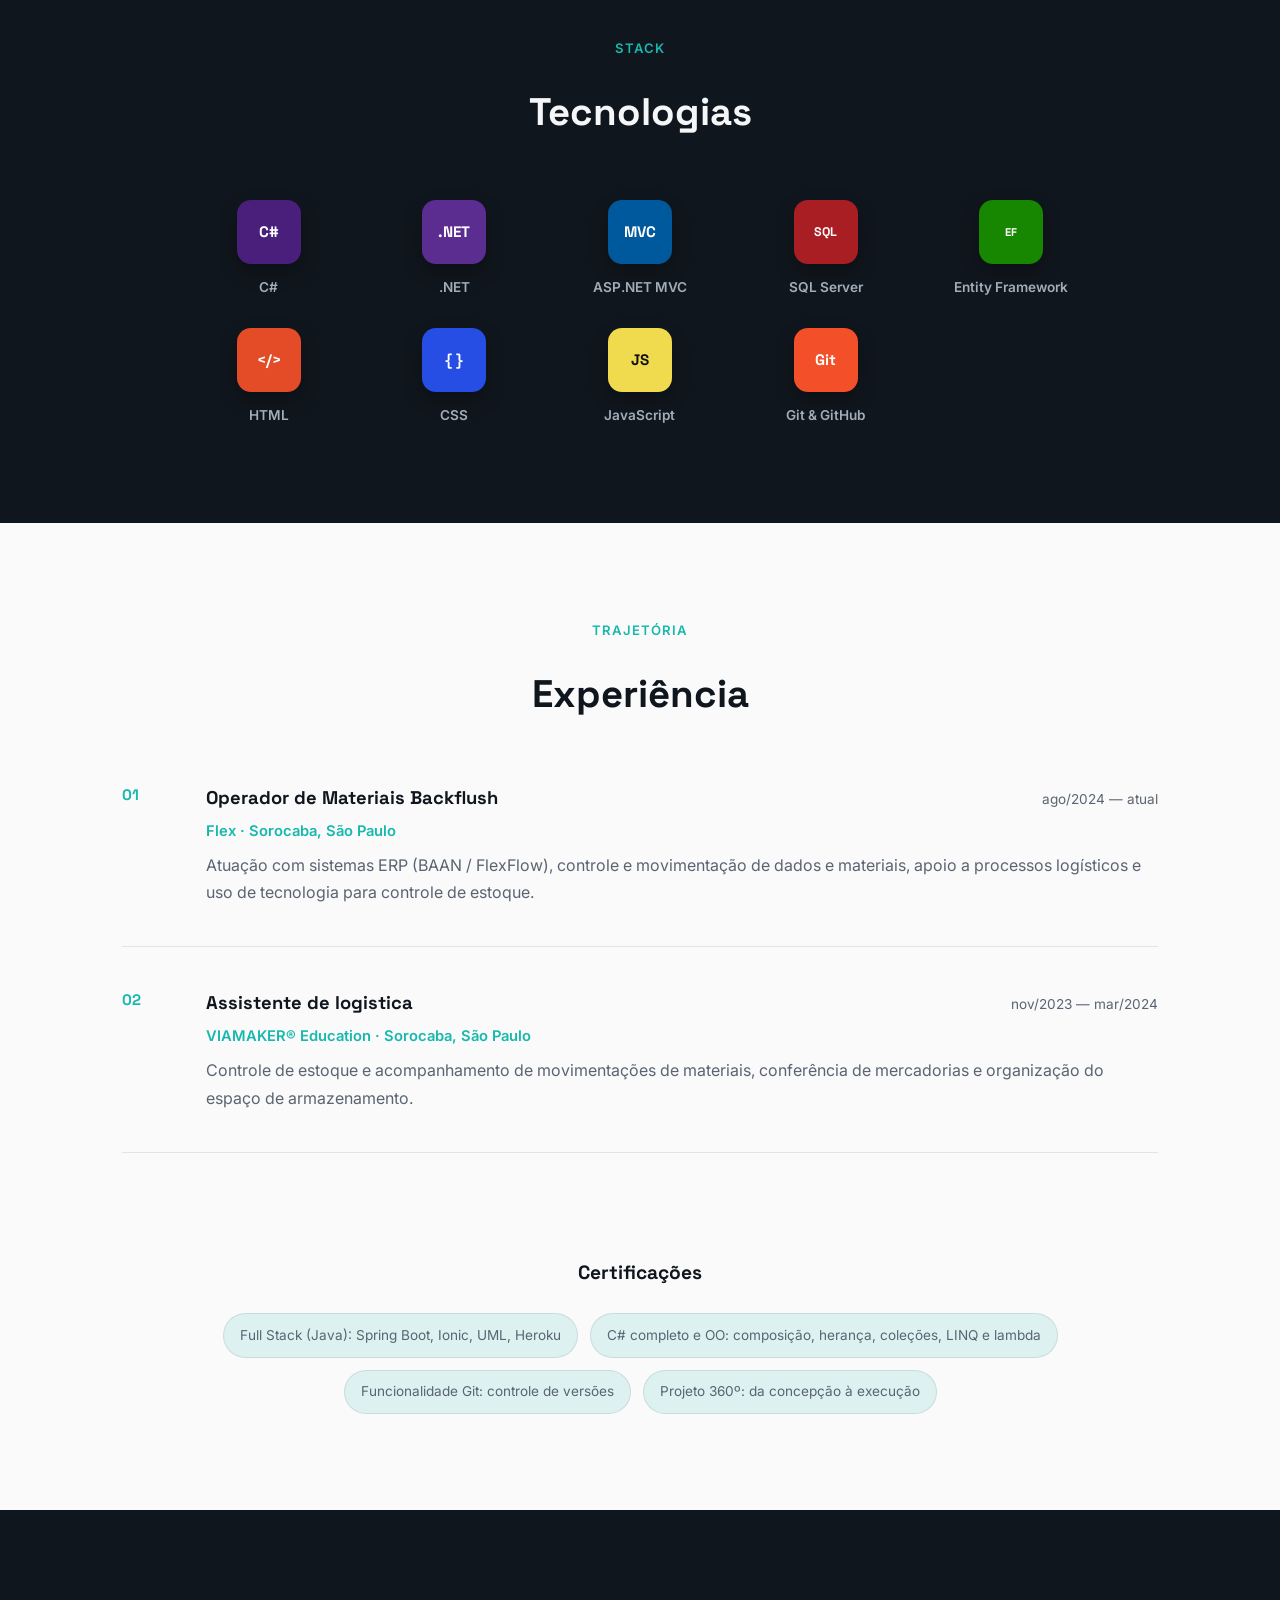
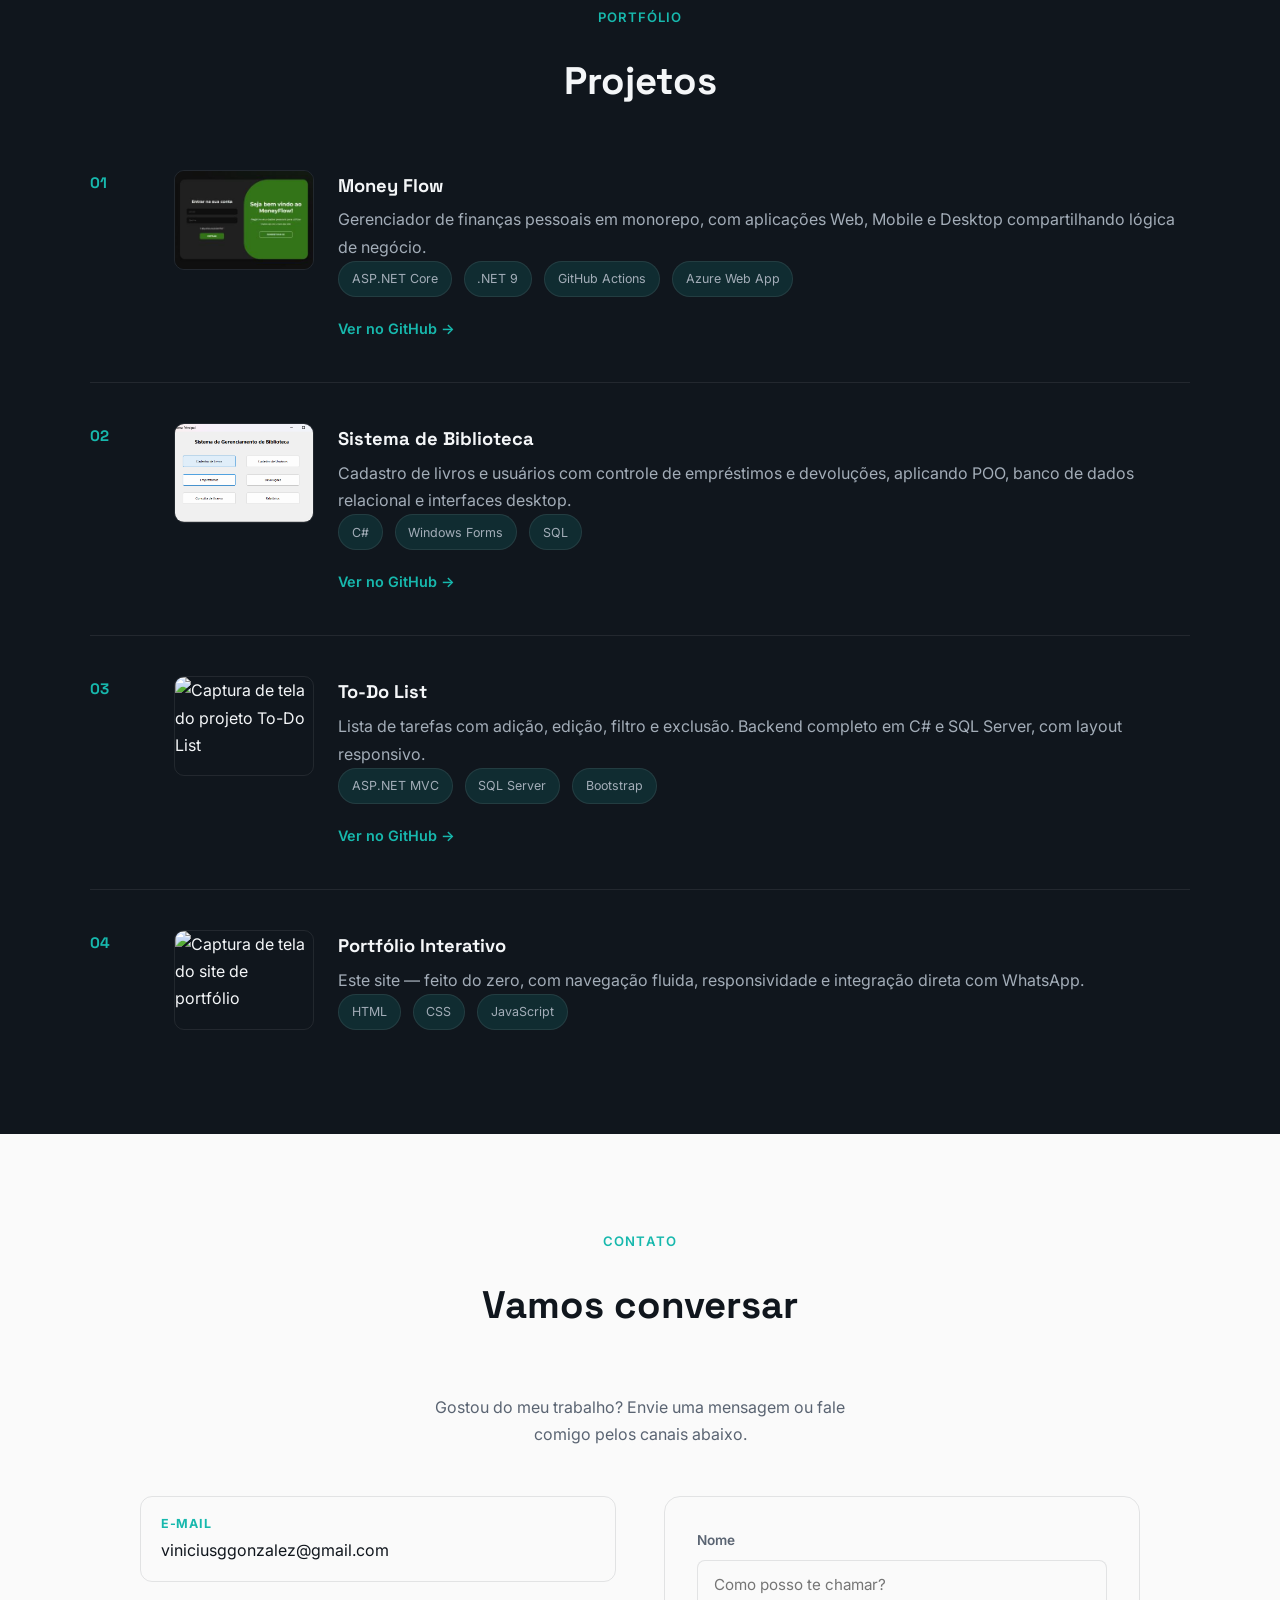
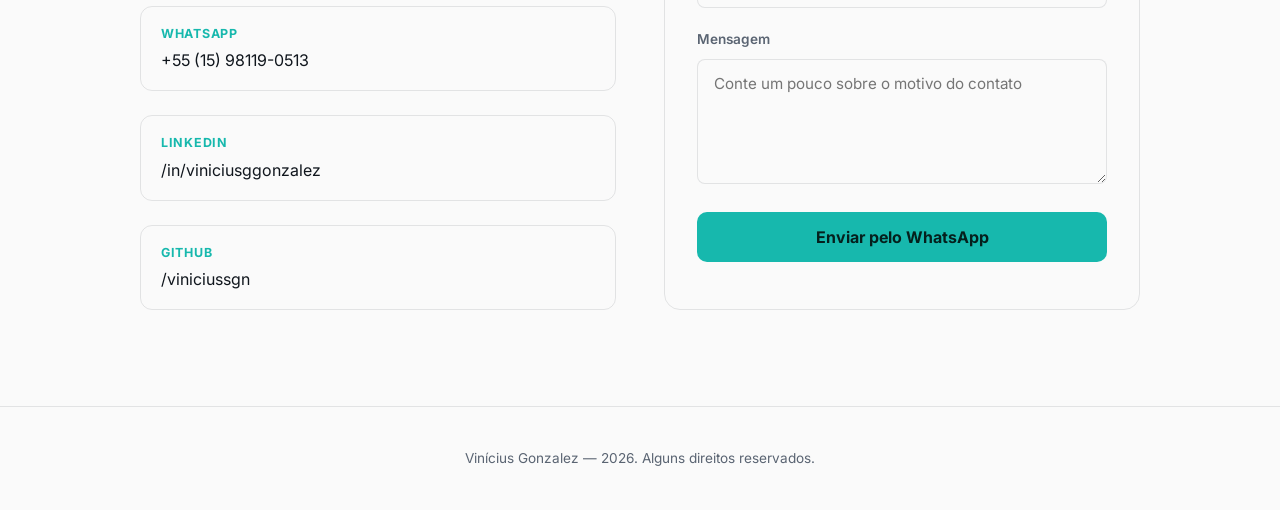
==== commit d413fe45: "Update job title and remove previous entries Updated job title to 'Assistente de logistica' and remo" ====
--- a/index.html
+++ b/index.html
@@ -178,36 +178,13 @@
                     <span class="item-numero">02</span>
                     <div class="item-corpo">
                         <div class="item-cabecalho">
-                            <h3>Logistics Assistant</h3>
+                            <h3>Assistente de logistica</h3>
                             <span class="item-periodo">nov/2023 — mar/2024</span>
                         </div>
                         <p class="item-empresa">VIAMAKER® Education · Sorocaba, São Paulo</p>
                         <p class="item-descricao">Controle de estoque e acompanhamento de movimentações de materiais, conferência de mercadorias e organização do espaço de armazenamento.</p>
                     </div>
                 </div>
-
-                <div class="item-linha">
-                    <span class="item-numero">03</span>
-                    <div class="item-corpo">
-                        <div class="item-cabecalho">
-                            <h3>Profissional Autônomo</h3>
-                            <span class="item-periodo">mar/2018 — abr/2022</span>
-                        </div>
-                        <p class="item-empresa">Jeans Shop · Sorocaba, São Paulo</p>
-                    </div>
-                </div>
-
-                <div class="item-linha">
-                    <span class="item-numero">04</span>
-                    <div class="item-corpo">
-                        <div class="item-cabecalho">
-                            <h3>Análise e Desenvolvimento de Sistemas</h3>
-                            <span class="item-periodo">fev/2024 — dez/2025 · Concluído</span>
-                        </div>
-                        <p class="item-empresa">Universidade Paulista (UNIP)</p>
-                    </div>
-                </div>
-            </div>
 
             <div class="certificacoes">
                 <h3>Certificações</h3>
--- a/styles.css
+++ b/styles.css
@@ -1,39 +1,26 @@
-@import url('https://fonts.googleapis.com/css2?family=Inter:wght@400;600;700&display=swap');
+@import url('https://fonts.googleapis.com/css2?family=Space+Grotesk:wght@500;600;700&family=Inter:wght@400;500;600;700&display=swap');
 
 :root {
-    --primaria: #04070b;
-    /* Preto azulado profundo */
-    --secundaria: #08131d;
-    /* Azul petróleo escuro */
-    --destaque: #00d9ff;
-    /* Ciano neon */
-    --texto: #f5fbff;
-    /* Branco frio */
-    --texto-secundario: #97a9bb;
-    /* Cinza azulado */
-
-    --fundo: #02060b;
-    /* Fundo quase preto */
-    --fundo-card: #07111a;
-    /* Card escuro com tom azulado */
-
-    --botao-bg: #00bfe8;
-    --botao-hover: #00d9ff;
-    --botao-texto: #041018;
-
-    --borda: rgba(0, 217, 255, 0.35);
-    --sombra-suave: rgba(0, 0, 0, 0.45);
-
-    --sucesso: #22c55e;
-    --erro: #ef4444;
-    --aviso: #facc15;
+    --fundo-claro: #fafafa;
+    --fundo-escuro: #10161d;
+    --card-escuro: #171f28;
+    --texto-claro: #10161d;
+    --texto-claro-sec: #5a6472;
+    --texto-escuro: #f4f6f8;
+    --texto-escuro-sec: #a3adb8;
+    --destaque: #17b8ad;
+    --destaque-fraco: rgba(23, 184, 173, 0.12);
+    --borda-clara: rgba(16, 22, 29, 0.1);
+    --borda-escura: rgba(255, 255, 255, 0.08);
+
+    --fonte-titulo: 'Space Grotesk', 'Inter', sans-serif;
+    --fonte-texto: 'Inter', 'Arial', sans-serif;
 }
 
 * {
     margin: 0;
     padding: 0;
     box-sizing: border-box;
-    font-family: 'Inter', 'Arial', sans-serif;
 }
 
 html {
@@ -41,43 +28,74 @@
 }
 
 body {
-    background-color: var(--fundo);
-    color: var(--texto);
+    background: var(--fundo-claro);
+    color: var(--texto-claro);
+    font-family: var(--fonte-texto);
     line-height: 1.7;
     font-size: 16px;
-    padding: 20px;
-    transition: background-color 0.4s ease, color 0.4s ease;
-}
-
-a,
-button {
-    transition: all 0.3s ease;
+}
+
+h1, h2, h3 {
+    font-family: var(--fonte-titulo);
+}
+
+a, button {
+    transition: all 0.25s ease;
+}
+
+a:focus-visible,
+button:focus-visible,
+input:focus-visible,
+textarea:focus-visible {
+    outline: 2px solid var(--destaque);
+    outline-offset: 3px;
 }
 
 /* Navegação */
 .navegacao {
-    position: fixed;
+    position: sticky;
     top: 0;
-    background: rgba(2, 6, 11, 0.95);
-    width: 100%;
     z-index: 100;
-    padding: 1.5rem 0;
-    box-shadow: 0 2px 10px var(--sombra-suave);
+    background: rgba(250, 250, 250, 0.85);
+    backdrop-filter: blur(10px);
+    border-bottom: 1px solid var(--borda-clara);
+}
+
+.navegacao-container {
+    max-width: 1200px;
+    margin: 0 auto;
+    padding: 1.25rem 2rem;
+    display: flex;
+    align-items: center;
+    justify-content: space-between;
+}
+
+.logo {
+    font-family: var(--fonte-titulo);
+    font-size: 1.3rem;
+    font-weight: 700;
+    color: var(--texto-claro);
+    text-decoration: none;
+    letter-spacing: 0.03em;
+}
+
+.logo span {
+    color: var(--destaque);
 }
 
 .menu {
     display: flex;
-    justify-content: center;
     list-style: none;
-    gap: 3rem;
+    gap: 2.25rem;
 }
 
 .menu-link {
     position: relative;
-    color: var(--texto);
-    font-weight: 600;
-    padding: 0.5rem 0;
+    color: var(--texto-claro);
+    font-weight: 600;
+    font-size: 0.9rem;
     text-decoration: none;
+    padding: 0.4rem 0;
 }
 
 .menu-link::after {
@@ -99,426 +117,542 @@
     width: 100%;
 }
 
-/* Cabeçalho */
-.cabecalho {
-    min-height: 100vh;
-    display: flex;
+.menu-toggle {
+    display: none;
+    flex-direction: column;
     justify-content: center;
-    align-items: center;
-    flex-direction: column;
-    text-align: center;
-}
-
-.foto-perfil {
-    width: 300px;
-    height: 300px;
-    border-radius: 3%;
-    border: 4px solid var(--destaque);
-    box-shadow: 0 0 18px rgba(0, 217, 255, 0.28), 0 4px 8px var(--sombra-suave);
-}
-
-h1 {
-    font-size: 3rem;
-    color: var(--texto);
-    font-weight: bold;
-    margin: 20px 0 10px;
-}
-
-.cabecalho-sub-titulo {
-    font-size: 1.25rem;
-    color: var(--texto-secundario);
-    margin-bottom: 20px;
-}
-
-/* Seções */
-.sobre,
-.projetos,
-.contato {
-    padding: 6rem 2rem;
-}
-
-.sobre-titulo,
-.projetos-titulo,
-.contato-titulo {
-    font-size: 2.5rem;
-    color: var(--destaque);
-    text-align: center;
-    margin-bottom: 50px;
-}
-
-.sobre {
-  padding: 100px 20px;
-}
-
-.sobre-container {
-  max-width: 1100px;
-  margin: 0 auto;
-}
-
-.section-title {
-  font-size: clamp(2rem, 4vw, 2.8rem);
-  text-align: center;
-  color: var(--texto);
-  margin-bottom: 50px;
-}
-
-.sobre-grid {
-  display: grid;
-  grid-template-columns: repeat(2, 1fr);
-  gap: 24px;
-}
-
-.sobre-card {
-  background: var(--fundo-card);
-  border: 1px solid rgba(255, 255, 255, 0.08);
-  border-radius: 22px;
-  padding: 28px;
-  box-shadow: 0 12px 30px rgba(0, 0, 0, 0.18);
-  transition: transform 0.25s ease, border-color 0.25s ease, box-shadow 0.25s ease;
-}
-
-.sobre-card:hover {
-  transform: translateY(-6px);
-  border-color: var(--destaque);
-  box-shadow: 0 18px 35px rgba(0, 0, 0, 0.26);
-}
-
-.sobre-card-destaque {
-  grid-column: 1 / -1;
-}
-
-.sobre-card h3 {
-  font-size: 1.3rem;
-  color: var(--texto);
-  margin-bottom: 16px;
-  padding-bottom: 10px;
-  border-bottom: 1px solid rgba(255, 255, 255, 0.08);
-}
-
-.sobre-card p,
-.sobre-card li,
-.sobre-card span {
-  color: var(--texto-secundario);
-  font-size: 0.98rem;
-  line-height: 1.8;
-}
-
-.sobre-card p {
-  margin-bottom: 10px;
-}
-
-.sobre-card span {
-  display: inline-block;
-  margin-top: 4px;
-  color: var(--destaque);
-  font-weight: 600;
-}
-
-.sobre-card ul {
-  list-style: none;
-  padding: 0;
-  margin: 0;
-}
-
-.sobre-card ul li {
-  position: relative;
-  padding-left: 18px;
-  margin-bottom: 12px;
-}
-
-.sobre-card ul li::before {
-  content: "";
-  position: absolute;
-  left: 0;
-  top: 11px;
-  width: 8px;
-  height: 8px;
-  border-radius: 50%;
-  background: var(--destaque);
-}
-
-.tags {
-  display: flex;
-  flex-wrap: wrap;
-  gap: 12px;
-}
-
-.tags span {
-  display: inline-flex;
-  align-items: center;
-  justify-content: center;
-  padding: 10px 14px;
-  background: rgba(255, 255, 255, 0.04);
-  border: 1px solid rgba(255, 255, 255, 0.08);
-  border-radius: 999px;
-  color: var(--texto);
-  font-size: 0.92rem;
-  font-weight: 600;
-  transition: 0.25s ease;
-}
-
-.tags span:hover {
-  transform: translateY(-2px);
-  border-color: var(--destaque);
-  color: var(--destaque);
-}
-
-@media (max-width: 900px) {
-  .sobre-grid {
-    grid-template-columns: 1fr;
-  }
-
-  .sobre-card-destaque {
-    grid-column: auto;
-  }
-}
-
-@media (max-width: 600px) {
-  .sobre {
-    padding: 80px 16px;
-  }
-
-  .sobre-card {
-    padding: 22px;
-  }
-
-  .section-title {
-    margin-bottom: 36px;
-  }
-}
-/* Sobre */
-.sobre-caixa {
-    padding: 2rem;
-    max-width: 800px;
-    margin: 0 auto;
-    border-radius: 16px;
-    border: 1px solid var(--borda);
-    backdrop-filter: blur(10px);
-    background: var(--fundo-card);
-}
-
-.sobre-paragrafo {
-    text-align: center;
-    font-size: 1.2rem;
-    color: var(--texto-secundario);
-}
-
-/* Projetos */
-.projetos-caixa {
-    display: grid;
-    grid-template-columns: repeat(auto-fit, minmax(350px, 1fr));
-    gap: 2rem;
+    gap: 5px;
+    background: none;
+    border: none;
+    cursor: pointer;
+    padding: 8px;
+}
+
+.menu-toggle-linha {
+    width: 22px;
+    height: 2px;
+    background: var(--texto-claro);
+    border-radius: 2px;
+}
+
+/* Hero */
+.hero {
     max-width: 1200px;
     margin: 0 auto;
-}
-
-.projetos-card {
-    background: var(--fundo-card);
+    padding: 5rem 2rem 6rem;
+    display: grid;
+    grid-template-columns: 1fr 1fr;
+    align-items: center;
+    gap: 2rem;
+}
+
+.eyebrow {
+    color: var(--destaque);
+    font-weight: 600;
+    letter-spacing: 0.08em;
+    text-transform: uppercase;
+    font-size: 0.82rem;
+    margin-bottom: 1.25rem;
+}
+
+.eyebrow-centro {
+    text-align: center;
+}
+
+.hero h1 {
+    font-size: clamp(2.4rem, 5vw, 3.6rem);
+    font-weight: 700;
+    line-height: 1.08;
+    letter-spacing: -0.01em;
+    margin-bottom: 1.25rem;
+}
+
+.hero-cargo {
+    font-size: 1.15rem;
+    color: var(--texto-claro-sec);
+    margin-bottom: 2.25rem;
+}
+
+.hero-acoes {
+    display: flex;
+    gap: 1rem;
+}
+
+.botao-primario,
+.botao-secundario {
+    display: inline-flex;
+    align-items: center;
+    padding: 0.85rem 1.75rem;
+    border-radius: 10px;
+    font-weight: 600;
+    text-decoration: none;
+    font-size: 0.92rem;
+}
+
+.botao-primario {
+    background: var(--destaque);
+    color: #05201d;
+    box-shadow: 0 6px 18px rgba(23, 184, 173, 0.28);
+}
+
+.botao-primario:hover {
+    transform: translateY(-3px);
+    box-shadow: 0 10px 24px rgba(23, 184, 173, 0.35);
+}
+
+.botao-secundario {
+    color: var(--texto-claro);
+    border: 1px solid var(--borda-clara);
+    background: transparent;
+}
+
+.botao-secundario:hover {
+    border-color: var(--destaque);
+    color: var(--destaque);
+}
+
+.botao-claro {
+    color: var(--texto-escuro);
+    border-color: var(--borda-escura);
+    margin-top: 1.5rem;
+}
+
+.botao-claro:hover {
+    border-color: var(--destaque);
+    color: var(--destaque);
+}
+
+.hero-ilustracao svg {
+    width: 100%;
+    height: auto;
+}
+
+/* Seções gerais */
+.secao {
+    max-width: 1100px;
+    margin: 0 auto;
+    padding: 6rem 2rem;
+}
+
+.secao-escura {
+    max-width: none;
+    background: var(--fundo-escuro);
+    color: var(--texto-escuro);
+    padding: 6rem 2rem;
+}
+
+.secao-escura .secao,
+.secao-escura > * {
+    max-width: 1100px;
+    margin-left: auto;
+    margin-right: auto;
+}
+
+.titulo-secao {
+    font-size: clamp(1.9rem, 4vw, 2.4rem);
+    text-align: center;
+    margin-bottom: 3.5rem;
+    font-weight: 700;
+}
+
+/* Sobre */
+.sobre-grid {
+    max-width: 1100px;
+    margin: 0 auto;
+    display: grid;
+    grid-template-columns: 1.4fr 1fr;
+    gap: 3rem;
+    align-items: center;
+}
+
+.sobre-texto p {
+    color: var(--texto-escuro-sec);
+    margin-bottom: 1rem;
+}
+
+.sobre-texto strong {
+    color: var(--texto-escuro);
+}
+
+.sobre-localizacao {
+    color: var(--texto-escuro) !important;
+    font-weight: 600;
+    margin-bottom: 0 !important;
+}
+
+.foto-perfil {
+    width: 100%;
+    max-width: 280px;
+    aspect-ratio: 1 / 1;
+    object-fit: cover;
     border-radius: 16px;
-    backdrop-filter: blur(5px);
-    border: 1px solid var(--borda);
-    overflow: hidden;
-    transition: transform 0.4s ease, box-shadow 0.4s ease;
-    cursor: pointer;
-}
-
-.projetos-card:hover {
-    transform: translateY(-6px) scale(1.02);
-    box-shadow: 0 0 20px rgba(0, 217, 255, 0.16), 0 10px 24px var(--sombra-suave);
-}
-
-.projeto-imagem {
-    height: 200px;
-    width: 100%;
+    border: 2px solid var(--destaque);
+    justify-self: center;
+}
+
+/* Tecnologias */
+.tecnologias-grid {
+    max-width: 900px;
+    margin: 0 auto;
+    display: grid;
+    grid-template-columns: repeat(auto-fit, minmax(130px, 1fr));
+    gap: 1.75rem;
+}
+
+.tec-badge {
+    display: flex;
+    flex-direction: column;
+    align-items: center;
+    gap: 0.75rem;
+    text-align: center;
+    color: var(--texto-escuro-sec);
+    font-size: 0.85rem;
+    font-weight: 600;
+}
+
+.tec-icone {
+    width: 64px;
+    height: 64px;
+    display: flex;
+    align-items: center;
+    justify-content: center;
+    border-radius: 14px;
+    color: #fff;
+    font-family: var(--fonte-titulo);
+    font-weight: 700;
+    font-size: 0.95rem;
+    box-shadow: 0 8px 18px rgba(0, 0, 0, 0.25);
+}
+
+/* Listas (experiência / projetos) */
+.lista-itens {
+    display: flex;
+    flex-direction: column;
+    gap: 2.5rem;
+}
+
+.item-linha {
+    display: grid;
+    grid-template-columns: 60px 1fr;
+    gap: 1.5rem;
+    padding-bottom: 2.5rem;
+    border-bottom: 1px solid var(--borda-clara);
+}
+
+.secao-escura .item-linha {
+    border-bottom-color: var(--borda-escura);
+}
+
+.item-linha:last-child {
+    border-bottom: none;
+    padding-bottom: 0;
+}
+
+.item-numero {
+    font-family: var(--fonte-titulo);
+    font-weight: 700;
+    color: var(--destaque);
+    font-size: 0.95rem;
+}
+
+.item-cabecalho {
+    display: flex;
+    justify-content: space-between;
+    align-items: baseline;
+    flex-wrap: wrap;
+    gap: 0.5rem;
+    margin-bottom: 0.35rem;
+}
+
+.item-cabecalho h3 {
+    font-size: 1.15rem;
+    font-weight: 700;
+}
+
+.item-periodo {
+    font-size: 0.85rem;
+    color: var(--texto-claro-sec);
+    white-space: nowrap;
+}
+
+.secao-escura .item-periodo {
+    color: var(--texto-escuro-sec);
+}
+
+.item-empresa {
+    color: var(--destaque);
+    font-size: 0.92rem;
+    font-weight: 600;
+    margin-bottom: 0.5rem;
+}
+
+.item-descricao {
+    color: var(--texto-claro-sec);
+}
+
+.secao-escura .item-descricao {
+    color: var(--texto-escuro-sec);
+}
+
+.item-projeto {
+    grid-template-columns: 60px 140px 1fr;
+    align-items: start;
+}
+
+.item-imagem {
+    width: 140px;
+    height: 100px;
     object-fit: cover;
-}
-
-.caixa-texto-projeto {
-    padding: 1.5rem;
-}
-
-.paragrafo-projetos-tecnoligas {
-    font-size: 1.1rem;
-    color: var(--texto-secundario);
-    margin-bottom: 10px;
-}
-
-.paragrafo-projetos {
-    color: var(--texto);
-    line-height: 1.5;
-}
-
-.info-projetos {
-    margin-bottom: 5px;
+    border-radius: 10px;
+    border: 1px solid var(--borda-escura);
+}
+
+.link-projeto {
+    display: inline-block;
+    margin-top: 0.75rem;
+    color: var(--destaque);
+    font-weight: 600;
+    font-size: 0.9rem;
+    text-decoration: none;
+}
+
+.link-projeto:hover {
+    text-decoration: underline;
+}
+
+.certificacoes {
+    max-width: 900px;
+    margin: 4rem auto 0;
+}
+
+.certificacoes h3 {
+    text-align: center;
+    margin-bottom: 1.5rem;
+    font-size: 1.2rem;
+}
+
+.tags {
+    display: flex;
+    flex-wrap: wrap;
+    gap: 0.75rem;
+    justify-content: center;
+}
+
+.tags span {
+    padding: 0.6rem 1rem;
+    background: var(--destaque-fraco);
+    border: 1px solid var(--borda-clara);
+    border-radius: 999px;
+    font-size: 0.85rem;
+    color: var(--texto-claro-sec);
+}
+
+.tags-pequenas {
+    justify-content: flex-start;
+    margin-bottom: 0.5rem;
+}
+
+.tags-pequenas span {
+    background: rgba(23, 184, 173, 0.14);
+    border-color: var(--borda-escura);
+    color: var(--texto-escuro-sec);
+    font-size: 0.78rem;
+    padding: 0.4rem 0.8rem;
 }
 
 /* Contato */
+.contato-subtitulo {
+    text-align: center;
+    color: var(--texto-claro-sec);
+    max-width: 460px;
+    margin: 0 auto 3rem;
+}
+
+.contato-grid {
+    max-width: 1000px;
+    margin: 0 auto;
+    display: grid;
+    grid-template-columns: 1fr 1fr;
+    gap: 3rem;
+}
+
+.contato-info {
+    display: flex;
+    flex-direction: column;
+    gap: 1.5rem;
+}
+
+.contato-linha {
+    display: flex;
+    flex-direction: column;
+    gap: 0.2rem;
+    text-decoration: none;
+    color: var(--texto-claro);
+    padding: 1rem 1.25rem;
+    border: 1px solid var(--borda-clara);
+    border-radius: 12px;
+}
+
+.contato-linha:hover {
+    border-color: var(--destaque);
+}
+
+.contato-rotulo {
+    font-size: 0.78rem;
+    text-transform: uppercase;
+    letter-spacing: 0.06em;
+    color: var(--destaque);
+    font-weight: 700;
+}
+
 .formulario-contato {
-    max-width: 600px;
-    margin: 0 auto;
     padding: 2rem;
-    border: 1px solid var(--borda);
-    backdrop-filter: blur(10px);
-    background: var(--fundo-card);
+    border: 1px solid var(--borda-clara);
     border-radius: 16px;
-    box-shadow: 0 8px 24px var(--sombra-suave);
 }
 
 .grupo-form {
-    margin-bottom: 1.5rem;
+    margin-bottom: 1.25rem;
+}
+
+.rotulo-form {
+    display: block;
+    margin-bottom: 0.5rem;
+    font-size: 0.85rem;
+    font-weight: 600;
+    color: var(--texto-claro-sec);
 }
 
 .campo-form {
     width: 100%;
-    padding: 1rem;
-    font-size: 1.1rem;
-    background: var(--fundo);
-    color: var(--texto);
-    border: 1px solid var(--borda);
+    padding: 0.85rem 1rem;
+    font-size: 0.95rem;
+    font-family: var(--fonte-texto);
+    background: var(--fundo-claro);
+    color: var(--texto-claro);
+    border: 1px solid var(--borda-clara);
     border-radius: 8px;
     outline: none;
-    transition: border 0.3s, box-shadow 0.3s;
+    resize: vertical;
 }
 
 .campo-form:focus {
     border-color: var(--destaque);
-    box-shadow: 0 0 0 3px rgba(0, 217, 255, 0.22);
+    box-shadow: 0 0 0 3px var(--destaque-fraco);
 }
 
 .botao-form {
     width: 100%;
-    padding: 1rem;
-    font-size: 1.1rem;
-    color: var(--botao-texto);
-    background: linear-gradient(135deg, var(--botao-bg), var(--botao-hover));
+    padding: 0.95rem;
+    font-size: 1rem;
+    font-family: var(--fonte-texto);
+    color: #05201d;
+    background: var(--destaque);
     border: none;
     border-radius: 10px;
-    font-weight: 600;
+    font-weight: 700;
     cursor: pointer;
-    transition: transform 0.3s ease, box-shadow 0.3s ease;
-    box-shadow: 0 4px 14px rgba(0, 191, 232, 0.2);
 }
 
 .botao-form:hover {
-    transform: translateY(-3px);
-    box-shadow: 0 0 18px rgba(0, 217, 255, 0.28), 0 10px 24px rgba(0, 0, 0, 0.45);
-}
-
-/* Fundo sem animação */
-.particulas {
-    position: fixed;
-    inset: 0;
-    z-index: -1;
-    pointer-events: none;
-    overflow: hidden;
-    background-color: var(--fundo);
-}
-
-/* Animações */
-@keyframes flutuar {
-    0%,
-    100% {
-        transform: translateY(0);
-    }
-
-    50% {
-        transform: translateY(-20px);
-    }
-}
-
-@keyframes animarFundo {
-    0%,
-    100% {
-        background-position: 0% 50%;
-    }
-
-    50% {
-        background-position: 100% 50%;
-    }
-}
-
-@media (max-width: 768px) {
-    h1 {
-        font-size: 2rem;
-    }
-
-    .cabecalho-sub-titulo,
-    .sobre-paragrafo,
-    .paragrafo-projetos {
-        font-size: 1rem;
-    }
-
-    .sobre,
-    .projetos,
-    .contato {
-        padding: 4rem 1rem;
-    }
-
-    .menu {
+    transform: translateY(-2px);
+    box-shadow: 0 10px 22px rgba(23, 184, 173, 0.3);
+}
+
+/* Rodapé */
+.rodape {
+    text-align: center;
+    padding: 2.5rem 1rem;
+    color: var(--texto-claro-sec);
+    font-size: 0.85rem;
+    border-top: 1px solid var(--borda-clara);
+}
+
+/* Movimento reduzido */
+@media (prefers-reduced-motion: reduce) {
+    html { scroll-behavior: auto; }
+    * {
+        animation-duration: 0.001ms !important;
+        animation-iteration-count: 1 !important;
+        transition-duration: 0.001ms !important;
+    }
+}
+
+/* Responsivo */
+@media (max-width: 900px) {
+    .hero {
+        grid-template-columns: 1fr;
+        text-align: center;
+        padding-top: 3rem;
+    }
+
+    .hero-acoes {
+        justify-content: center;
+    }
+
+    .hero-ilustracao {
+        order: -1;
+        max-width: 320px;
+        margin: 0 auto;
+    }
+
+    .sobre-grid {
+        grid-template-columns: 1fr;
+        text-align: center;
+    }
+
+    .foto-perfil {
+        order: -1;
+    }
+
+    .item-cabecalho {
         flex-direction: column;
-        gap: 1.5rem;
-    }
-
-    .foto-perfil {
-        width: 180px;
-        height: 180px;
-    }
-
-    .formulario-contato {
-        padding: 1.5rem;
-    }
-
-    .projetos-caixa {
+        align-items: flex-start;
+    }
+
+    .item-projeto {
+        grid-template-columns: 40px 1fr;
+    }
+
+    .item-imagem {
+        display: none;
+    }
+
+    .contato-grid {
         grid-template-columns: 1fr;
     }
 }
 
 @media (max-width: 768px) {
     .menu-toggle {
-        display: block;
-        background: none;
-        border: none;
-        color: var(--texto);
-        font-size: 2rem;
-        cursor: pointer;
-        position: absolute;
-        top: 1.5rem;
-        right: 2rem;
-        z-index: 101;
+        display: flex;
     }
 
     .menu {
         display: none;
         position: absolute;
         top: 100%;
+        left: 0;
         right: 0;
-        background: var(--secundaria);
-        width: 100%;
+        background: var(--fundo-claro);
+        border-bottom: 1px solid var(--borda-clara);
         flex-direction: column;
         align-items: center;
-        gap: 1rem;
-        padding: 1rem 0;
-        box-shadow: 0 8px 16px var(--sombra-suave);
+        gap: 1.5rem;
+        padding: 1.5rem 0;
     }
 
     .menu.ativo {
         display: flex;
     }
 
-    .botao-projeto {
-        display: inline-block;
-        margin-top: 10px;
-        padding: 10px 16px;
-        background-color: var(--botao-bg);
-        color: var(--botao-texto);
-        text-decoration: none;
-        border-radius: 8px;
-        font-weight: bold;
-        transition: background-color 0.3s ease, box-shadow 0.3s ease;
-    }
-
-    .botao-projeto:hover {
-        background-color: var(--botao-hover);
-        box-shadow: 0 0 14px rgba(0, 217, 255, 0.22);
-    }
-}
+    .secao,
+    .secao-escura {
+        padding: 4rem 1.25rem;
+    }
+
+    .item-linha {
+        grid-template-columns: 34px 1fr;
+        gap: 1rem;
+    }
+}
